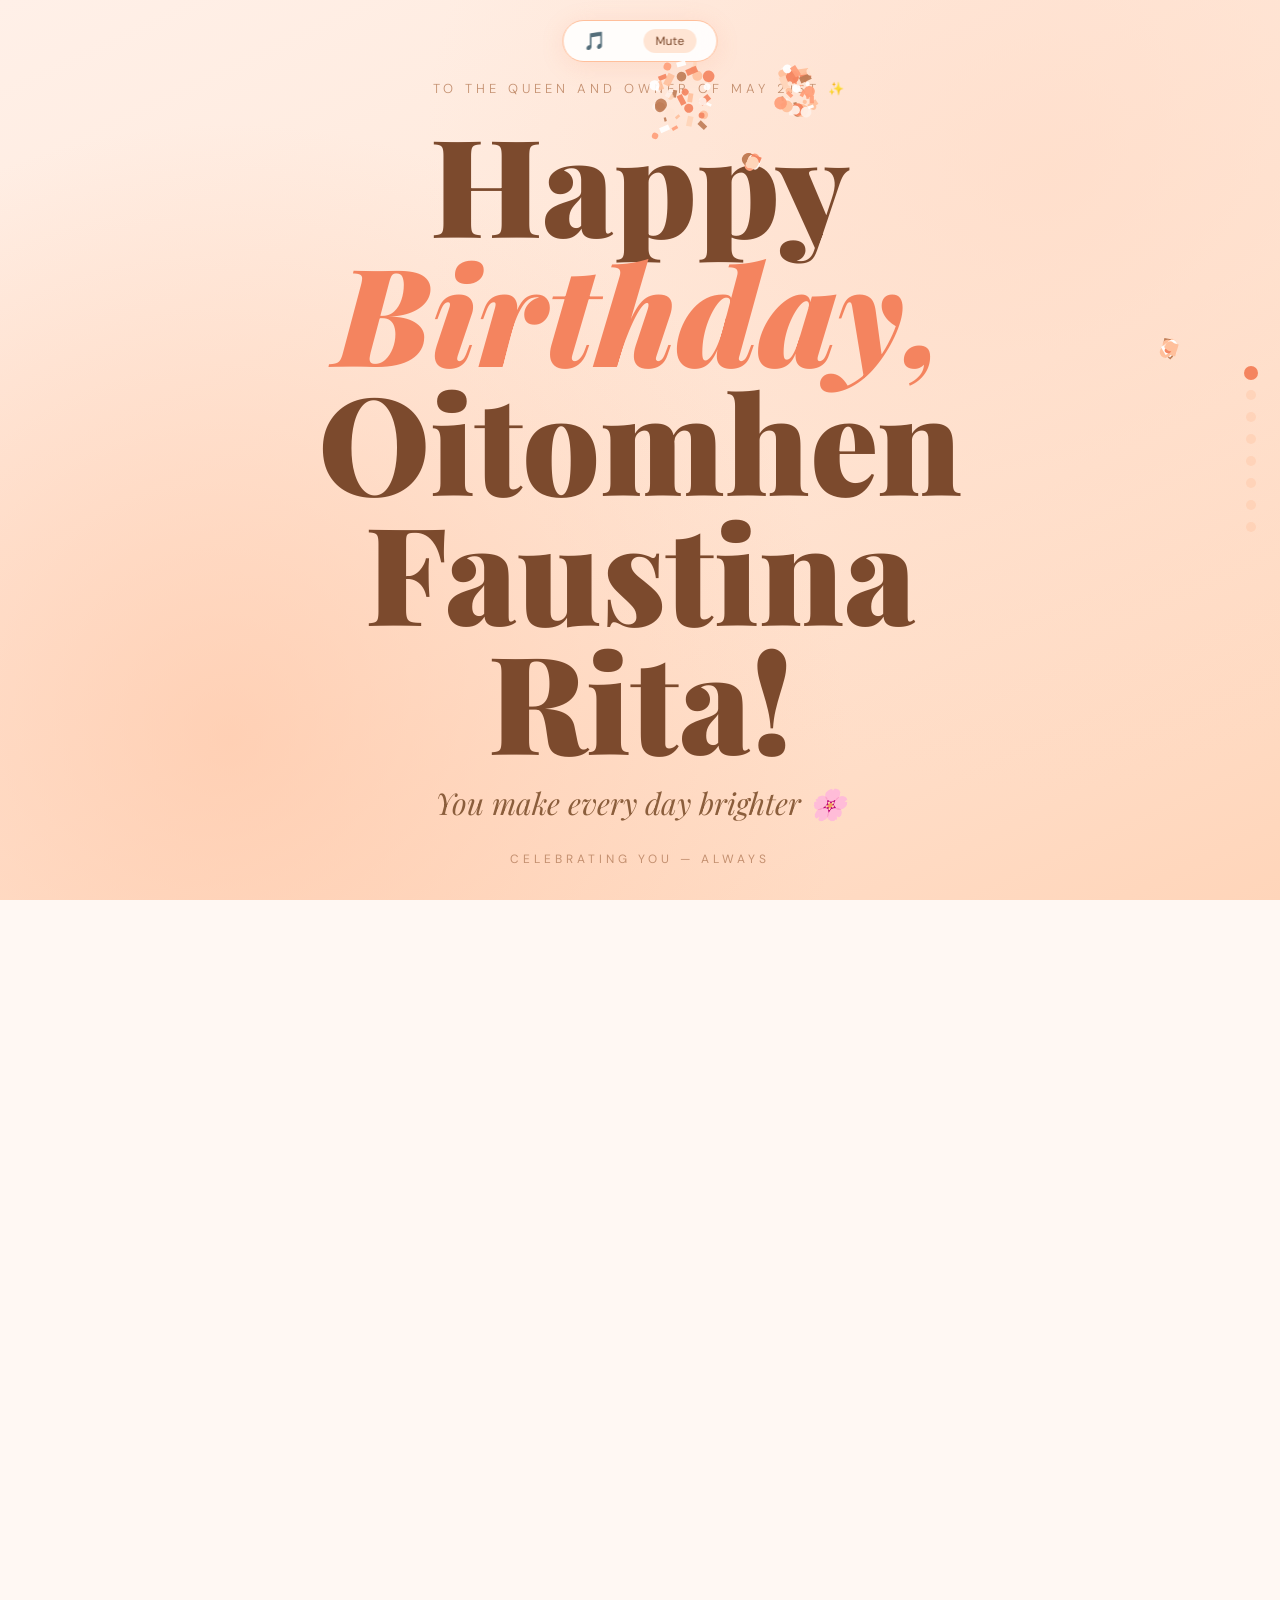
==== birthday.html @ 57bb7db0 "changes" ====
<!DOCTYPE html>
<html lang="en">
<head>
  <meta charset="UTF-8"/>
  <meta name="viewport" content="width=device-width, initial-scale=1.0"/>
  <title>Happy Birthday, Faustina! 🎂</title>
  <link rel="icon" href="data:image/svg+xml,<svg xmlns='http://www.w3.org/2000/svg' viewBox='0 0 100 100'><text y='.9em' font-size='90'>🎂</text></svg>"/>
  <link href="https://fonts.googleapis.com/css2?family=Playfair+Display:ital,wght@0,400;0,700;0,900;1,400;1,700&family=DM+Sans:wght@300;400;500&display=swap" rel="stylesheet"/>
  <link rel="stylesheet" href="style.css"/>
</head>
<body>

<!-- ── AUDIO ── -->
<audio id="bg-music" loop autoplay>
  <source src="./American Authors - Best Day Of My Life.mp3" type="audio/mpeg"/>
</audio>

<!-- ── CONFETTI CANVAS ── -->
<canvas id="confetti-canvas"></canvas>

<!-- ── MUSIC BAR ── -->
<div id="music-bar">
  <span id="music-icon">🎵</span>
  <div class="music-bars">
    <span></span><span></span><span></span><span></span>
  </div>
  <button id="mute-btn" onclick="toggleMute()">Mute</button>
</div>

<!-- ── NAV DOTS ── -->
<nav id="nav-dots" aria-label="Section navigation">
  <button class="dot active" onclick="scrollToSection('#hero')"     title="Hero"></button>
  <button class="dot"        onclick="scrollToSection('#message')"  title="Message"></button>
  <button class="dot"        onclick="scrollToSection('#gallery')"  title="Gallery"></button>
  <button class="dot"        onclick="scrollToSection('#funfacts')" title="Reasons"></button>
  <button class="dot"        onclick="scrollToSection('#surprise')" title="Surprise"></button>
  <button class="dot"        onclick="scrollToSection('#wishes')"   title="Wishes"></button>
  <button class="dot"        onclick="scrollToSection('#timeline')" title="Timeline"></button>
  <button class="dot"        onclick="scrollToSection('#finale')"   title="Finale"></button>
</nav>


<!-- ══════════════════════════════════════════════════
     1. HERO
     ══════════════════════════════════════════════════ -->
<section id="hero">
  <div class="petal" style="left:6%;animation-duration:9s;animation-delay:0s">🌸</div>
  <div class="petal" style="left:20%;animation-duration:12s;animation-delay:2s">🌺</div>
  <div class="petal" style="left:36%;animation-duration:10s;animation-delay:4s">🌸</div>
  <div class="petal" style="left:54%;animation-duration:13s;animation-delay:1s">🌼</div>
  <div class="petal" style="left:70%;animation-duration:11s;animation-delay:3.5s">🌸</div>
  <div class="petal" style="left:86%;animation-duration:9.5s;animation-delay:5s">🌺</div>

  <div class="hero-inner">
    <p  class="hero-eyebrow anim"  style="--delay:0.2s">To the Queen and owner of May 21ST ✨</p>
    <h1 class="hero-name    anim"  style="--delay:0.45s">Happy<br><em>Birthday,</em><br>Oitomhen<br>Faustina<br>Rita!</h1>
    <p  class="hero-sub     anim"  style="--delay:0.7s">You make every day brighter 🌸</p>
    <p  class="hero-date    anim"  style="--delay:0.95s">Celebrating you — always</p>
  </div>
  <p class="scroll-hint">↓ scroll to explore ↓</p>
</section>


<!-- ══════════════════════════════════════════════════
     2. PERSONAL MESSAGE
     ══════════════════════════════════════════════════ -->
<section id="message">
  <div class="message-card anim-scale" style="--delay:0.15s">
    <span class="tag">A note for you</span>
    <p id="typewriter-text"></p>
    <p class="message-sig" id="typewriter-sig"></p>
  </div>
</section>


<!-- ══════════════════════════════════════════════════
     3. GALLERY
     ══════════════════════════════════════════════════ -->
<section id="gallery">
  <h2 class="section-title anim"  style="--delay:0.1s">Favourite Moments</h2>
  <p  class="section-sub   anim"  style="--delay:0.25s">memories that live forever</p>
  <div class="gallery-grid">
    <div class="gallery-item anim" style="--delay:0.2s">
      <div class="gallery-ph"><span>📸</span><p>Favourite photo here</p></div>
      <div class="gallery-caption">Caption goes here</div>
    </div>
    <div class="gallery-item anim" style="--delay:0.3s">
      <div class="gallery-ph"><span>🌅</span><p>A beautiful memory</p></div>
      <div class="gallery-caption">Caption goes here</div>
    </div>
    <div class="gallery-item anim" style="--delay:0.4s">
      <div class="gallery-ph"><span>🎉</span><p>Party vibes only</p></div>
      <div class="gallery-caption">Caption goes here</div>
    </div>
    <div class="gallery-item anim" style="--delay:0.5s">
      <div class="gallery-ph"><span>☕</span><p>Moments</p></div>
      <div class="gallery-caption">Caption goes here</div>
    </div>
    <div class="gallery-item anim" style="--delay:0.6s">
      <div class="gallery-ph"><span>🌸</span><p>Adventures</p></div>
      <div class="gallery-caption">Caption goes here</div>
    </div>
    <div class="gallery-item anim" style="--delay:0.7s">
      <div class="gallery-ph"><span>🌊</span><p>Memories</p></div>
      <div class="gallery-caption">Caption goes here</div>
    </div>
  </div>
</section>


<!-- ══════════════════════════════════════════════════
     4. REASONS WE LOVE FAUSTINA
     ══════════════════════════════════════════════════ -->
<section id="funfacts">
  <h2 class="section-title anim"  style="--delay:0.1s">Reasons we love Faustina</h2>
  <p  class="section-sub   anim"  style="--delay:0.22s">just a few of many</p>

  <div class="reasons-list">
    <div class="reason-row">
      <div class="reason-photo anim-left" style="--delay:0.25s">
        <img src="./images/faustinaLaughing.jpg" alt="A picture of Faustina laughing.">
      </div>
      <div class="reason-text anim-right" style="--delay:0.35s">
        <div class="reason-num">01</div>
        <div class="reason-emoji">😂</div>
        <div class="reason-title">Your laugh is a whole vibe</div>
        <div class="reason-desc">One genuine Faustina laugh and suddenly everyone's laughing. Your laugh is contagious and it's medicine for the soul.</div>
      </div>
    </div>

    <div class="reason-row flip">
      <div class="reason-photo anim-right" style="--delay:0.25s; aspect-ratio: unset; height: auto;">
        <img src="./images/faustinaShowUp.jpg" alt="A picture of Faustina showing up">
      </div>
      <div class="reason-text anim-left" style="--delay:0.35s">
        <div class="reason-num">02</div>
        <div class="reason-emoji">💛</div>
        <div class="reason-title">You always show up</div>
        <div class="reason-desc">Without fail — for the hard days, the celebrations, and everything in between. The real ride or die.</div>
      </div>
    </div>

    <div class="reason-row">
      <div class="reason-photo anim-left" style="--delay:0.25s">
        <img src="./images/faustinaMerlin.jpg" alt="A picture of Faustina performing her magic.">
      </div>
      <div class="reason-text anim-right" style="--delay:0.35s">
        <div class="reason-num">03</div>
        <div class="reason-emoji">✨</div>
        <div class="reason-title">You makes everything better</div>
        <div class="reason-desc">The original Merlin herself. You know how to work your magic and bring out the best in whatever you do.</div>
      </div>
    </div>

    <div class="reason-row flip">
      <div class="reason-photo anim-right" style="--delay:0.25s aspect-ratio: unset; height: 100%;">
        <img src="./images/warriorFaustina.jpg" alt="A picture of Faustina about to go full warrior mode">
      </div>
      <div class="reason-text anim-left" style="--delay:0.35s">
        <div class="reason-num">04</div>
        <div class="reason-emoji">🌸</div>
        <div class="reason-title">You are a warrior</div>
        <div class="reason-desc">You meet every challenge head on and without hesitation. And your strength? It fills the room and inspires those around you showing us what it means to never back down even when the odds seems like they are against us.</div>
      </div>
    </div>

    <div class="reason-row">
      <div class="reason-photo anim-left" style="--delay:0.25s; aspect-ratio: unset; height: auto;">
        <img src="./images/fearlessFaustina.jpg" alt="A picture of Faustina.">
      </div>
      <div class="reason-text anim-right" style="--delay:0.35s">
        <div class="reason-num">05</div>
        <div class="reason-emoji">🔥</div>
        <div class="reason-title">Absolutely fearless</div>
        <div class="reason-desc">She chases her dreams louder than anyone's doubt. Watching her go after what she wants is genuinely inspiring and she kicks ass.</div>
      </div>
    </div>

    <div class="reason-row flip">
      <div class="reason-photo anim-right" style="--delay:0.25s; aspect-ratio: unset; height: auto;">
        <img src="./images/iconicFaustina.jpg" alt="A picture of Faustina being iconic">
      </div>
      <div class="reason-text anim-left" style="--delay:0.35s">
        <div class="reason-num">06</div>
        <div class="reason-emoji">🎯</div>
        <div class="reason-title">Effortlessly iconic</div>
        <div class="reason-desc">Whether dressed up or barely awake, Faustina walks in and owns the room. Every. Single. Time.</div>
      </div>
    </div>
  </div>
</section>


<!-- ══════════════════════════════════════════════════
     5. INTERACTIVE SURPRISE
     ══════════════════════════════════════════════════ -->
<section id="surprise">
  <h2 class="section-title anim" style="--delay:0.1s">A little surprise 🎁</h2>
  <p  class="section-sub   anim" style="--delay:0.22s">scratch the card to reveal your message</p>
  <div id="scratch-area" class="anim-scale" style="--delay:0.35s">
    <canvas id="scratch-canvas"></canvas>
    <div id="scratch-reveal">
      <div class="reveal-emoji">🌸</div>
      <div class="reveal-msg">"The best is yet to come — and it has your name written all over it, Faustina."</div>
    </div>
  </div>
  <p id="scratch-hint" class="anim" style="--delay:0.5s">✦ scratch away ✦</p>
</section>


<!-- ══════════════════════════════════════════════════
     6. FRIENDS' WISHES
     ══════════════════════════════════════════════════ -->
<section id="wishes">
  <h2 class="section-title anim" style="--delay:0.1s">Everyone loves you 💌</h2>
  <p  class="section-sub   anim" style="--delay:0.22s">wishes from your people</p>
  <div class="wishes-grid">
    <div class="wish-card anim" style="--delay:0.2s">
      <div class="wish-avatar">J</div><div class="wish-name">John</div>
      <div class="wish-text">Lorem ipsum dolor sit amet, consectetur adipisicing elit. Incidunt, quia quos similique neque dolor enim suscipit, nostrum nesciunt illo fugiat vero aut doloribus hic dolore facilis maiores sapiente eveniet maxime.</div>
    </div>
    <div class="wish-card anim" style="--delay:0.3s">
      <div class="wish-avatar">J</div><div class="wish-name">Jane</div>
      <div class="wish-text">Lorem ipsum dolor sit amet consectetur, adipisicing elit. Laudantium, laboriosam molestiae qui aliquid quos sequi est iusto odio, at ipsa inventore aperiam aspernatur nam doloribus delectus, quibusdam perspiciatis tempora voluptates!</div>
    </div>
    <div class="wish-card anim" style="--delay:0.4s">
      <div class="wish-avatar">A</div><div class="wish-name">Amanda</div>
      <div class="wish-text">Lorem ipsum dolor sit amet consectetur adipisicing elit. Harum blanditiis doloremque fugiat aut saepe aliquam dicta, quae praesentium dignissimos enim soluta debitis amet numquam delectus omnis libero temporibus reprehenderit. Voluptas?</div>
    </div>
    <div class="wish-card anim" style="--delay:0.5s">
      <div class="wish-avatar">M</div><div class="wish-name">Mary</div>
      <div class="wish-text">Lorem ipsum, dolor sit amet consectetur adipisicing elit. Vitae, quae. Vitae dolorum excepturi aspernatur cupiditate, ratione porro earum voluptatibus consequuntur repudiandae facere accusamus est sit eaque odit. Fuga, enim facilis.</div>
    </div>
    <div class="wish-card anim" style="--delay:0.6s">
      <div class="wish-avatar">F</div><div class="wish-name">Friend</div>
      <div class="wish-text">Lorem ipsum dolor sit amet, consectetur adipisicing elit. Ea, numquam impedit! Praesentium aut cum temporibus odit incidunt, fuga quia molestiae nobis dolore voluptatum facere amet consequuntur enim tenetur laudantium hic.</div>
    </div>
    <div class="wish-card anim" style="--delay:0.7s">
      <div class="wish-avatar">B</div><div class="wish-name">Bright</div>
      <div class="wish-text">Lorem ipsum dolor sit amet consectetur adipisicing elit. Totam eligendi excepturi itaque deserunt, nobis impedit perspiciatis voluptate tenetur officia ex molestiae quisquam laboriosam laudantium. Dolor libero inventore magnam adipisci facilis?</div>
    </div>
  </div>
</section>


<!-- ══════════════════════════════════════════════════
     7. TIMELINE
     ══════════════════════════════════════════════════ -->
<section id="timeline">
  <h2 class="section-title anim" style="--delay:0.1s">The Faustina story</h2>
  <p  class="section-sub   anim" style="--delay:0.22s">milestones worth celebrating</p>
  <div class="timeline-wrap">
    <div class="tl-item">
      <div class="tl-dot"></div>
      <div class="tl-photo anim-left" style="--delay:0.15s; aspect-ratio: unset; height: auto;">
        <img src="./images/babyFaustina.jpg" alt="A picture of Faustina as a child.">
      </div>
      <div class="tl-content anim-right" style="--delay:0.25s">
        <div class="tl-year">May 21st - The very beginning</div>
        <div class="tl-title">The world got brighter</div>
        <div class="tl-desc">On this very day, Faustina arrived and although they didn't know it yet, everything changed for everyone lucky enough to know her.</div>
      </div>
    </div>
    <div class="tl-item">
      <div class="tl-dot"></div>
      <div class="tl-photo anim-right" style="--delay:0.3s">
        <img src="./images/schoolFaustina.jpg" alt="A picture of Faustina in School">
      </div>
      <div class="tl-content anim-left" style="--delay:0.4s">
        <div class="tl-year">School days</div>
        <div class="tl-title">Classroom legend</div>
        <div class="tl-desc">Lorem ipsum dolor sit amet, consectetur adipisicing elit. Eius quisquam soluta tenetur quia suscipi</div>
      </div>
    </div>
    <div class="tl-item">
      <div class="tl-dot"></div>
      <div class="tl-photo anim-left" style="--delay:0.45s">
        <div class="tl-photo-ph"><span>🌍</span><p>Adventure photo here</p></div>
      </div>
      <div class="tl-content anim-right" style="--delay:0.55s">
        <div class="tl-year">A big adventure</div>
        <div class="tl-title">She went and did it</div>
        <div class="tl-desc">That moment when she took a leap of faith and showed everyone what she was truly made of.</div>
      </div>
    </div>
    <div class="tl-item">
      <div class="tl-dot"></div>
      <div class="tl-photo anim-right" style="--delay:0.6s">
        <div class="tl-photo-ph"><span>💪</span><p>Glow up era photo here</p></div>
      </div>
      <div class="tl-content anim-left" style="--delay:0.7s">
        <div class="tl-year">Glow up era</div>
        <div class="tl-title">Levelled up, unstoppable</div>
        <div class="tl-desc">She came into her own — fully, boldly, unapologetically. The world had no idea what was coming.</div>
      </div>
    </div>
    <div class="tl-item">
      <div class="tl-dot"></div>
      <div class="tl-photo anim-left" style="--delay:0.75s">
        <img src="./images/bestFaustina.jpg" alt="A ">
      </div>
      <div class="tl-content anim-right" style="--delay:0.85s">
        <div class="tl-year">Today</div>
        <div class="tl-title">The best chapter yet</div>
        <div class="tl-desc">Right here, right now — You are celebrated, loved, and ready for everything this new year brings.</div>
      </div>
    </div>
  </div>
</section>


<!-- ══════════════════════════════════════════════════
     8. FINALE
     ══════════════════════════════════════════════════ -->
<section id="finale">
  <div class="finale-inner">
    <p   class="finale-small anim" style="--delay:0.1s">with all the love in the world</p>
    <h2  class="finale-name  anim" style="--delay:0.28s">Happy<br><em>Birthday,</em><br>Faustina.</h2>
    <p   class="finale-msg   anim" style="--delay:0.5s">
      May this year be full of joy that catches you off guard, love that overwhelms you,
      and moments so good they make your heart feel like it might burst.
      You deserve every single bit of it.
    </p>
    <button class="finale-btn anim" style="--delay:0.7s" onclick="bigConfetti()">🎉 Celebrate again!</button>
  </div>
</section>

<script src="script.js"></script>
</body>
</html>
---- style.css ----
/* ═══════════════════════════════════════════
   FAUSTINA BIRTHDAY — style.css
   ═══════════════════════════════════════════ */

/* ── TOKENS ── */
:root {
  --peach:        #FFBF9B;
  --peach-light:  #FFE5D4;
  --peach-deep:   #F4845F;
  --peach-blush:  #FFF0E8;
  --cream:        #FFF8F3;
  --brown:        #7C4A2D;
  --brown-light:  #C07D56;
  --text-dark:    #3D1F0A;
  --text-mid:     #8B5E3C;
  --text-soft:    #C49070;
  --white:        #FFFFFF;
  --transition:   0.75s cubic-bezier(0.4, 0, 0.2, 1);
}

/* ── RESET ── */
*, *::before, *::after { margin: 0; padding: 0; box-sizing: border-box; }

/* ── SNAP SCROLL CONTAINER ── */
html {
  height: 100%;
  overflow: hidden;
}

body {
  font-family: 'DM Sans', sans-serif;
  background: var(--cream);
  color: var(--text-dark);
  overflow-x: hidden;
  overflow-y: scroll;
  height: 100%;
  scroll-snap-type: y mandatory;
  scroll-behavior: smooth;
  cursor: url("data:image/svg+xml,%3Csvg xmlns='http://www.w3.org/2000/svg' width='24' height='24' viewBox='0 0 24 24'%3E%3Ctext y='20' font-size='20'%3E🌸%3C/text%3E%3C/svg%3E") 12 12, auto;
}

/* ── FULLSCREEN SNAP SECTIONS ── */
section {
  scroll-snap-align: start;
  scroll-snap-stop: always;
  min-height: 100vh;
  width: 100%;
  position: relative;
  overflow: hidden;
  display: flex;
  flex-direction: column;
  align-items: center;
  justify-content: center;
}

/* Tall content sections — grow naturally, don't clip content */
#funfacts,
#timeline,
#wishes {
  overflow: visible;
  height: auto;
  justify-content: flex-start;
  padding-top: 100px;
  padding-bottom: 100px;
}

/* ── SECTION FADE-IN ENGINE ──
   Every section starts invisible.
   JS adds .is-active when it snaps into view,
   triggering child animations via --delay. */
section { opacity: 0; transition: opacity var(--transition); }
section.is-active { opacity: 1; }

/* Children animate in with staggered delays */
.anim {
  opacity: 0;
  transform: translateY(28px);
  transition: opacity 0.7s ease, transform 0.7s ease;
  transition-delay: var(--delay, 0s);
}
section.is-active .anim { opacity: 1; transform: translateY(0); }

.anim-left {
  opacity: 0;
  transform: translateX(-36px);
  transition: opacity 0.7s ease, transform 0.7s ease;
  transition-delay: var(--delay, 0s);
}
section.is-active .anim-left { opacity: 1; transform: translateX(0); }

.anim-right {
  opacity: 0;
  transform: translateX(36px);
  transition: opacity 0.7s ease, transform 0.7s ease;
  transition-delay: var(--delay, 0s);
}
section.is-active .anim-right { opacity: 1; transform: translateX(0); }

.anim-scale {
  opacity: 0;
  transform: scale(0.92);
  transition: opacity 0.7s ease, transform 0.7s ease;
  transition-delay: var(--delay, 0s);
}
section.is-active .anim-scale { opacity: 1; transform: scale(1); }

/* ── CONFETTI CANVAS ── */
#confetti-canvas {
  position: fixed; top: 0; left: 0;
  width: 100%; height: 100%;
  pointer-events: none; z-index: 999;
}

/* ── MUSIC BAR ── */
#music-bar {
  position: fixed; top: 20px; left: 50%; transform: translateX(-50%);
  z-index: 500;
  background: rgba(255,255,255,0.88);
  backdrop-filter: blur(14px);
  border: 1px solid var(--peach);
  border-radius: 50px;
  padding: 8px 20px;
  display: flex; align-items: center; gap: 10px;
  font-size: 13px; color: var(--brown);
  box-shadow: 0 4px 24px rgba(244,132,95,0.15);
  white-space: nowrap;
}
#music-icon { font-size: 18px; animation: spin 3s linear infinite; }
@keyframes spin { to { transform: rotate(360deg); } }

.music-bars { display: flex; align-items: flex-end; gap: 2px; height: 16px; }
.music-bars span {
  width: 3px; background: var(--peach-deep); border-radius: 2px;
  animation: bounce 0.8s ease-in-out infinite alternate;
}
.music-bars span:nth-child(2) { animation-delay: .2s; }
.music-bars span:nth-child(3) { animation-delay: .4s; }
.music-bars span:nth-child(4) { animation-delay: .1s; }
@keyframes bounce { from { height: 4px; } to { height: 14px; } }

#mute-btn {
  background: var(--peach-light); border: none; border-radius: 50px;
  padding: 4px 12px; font-size: 12px; color: var(--brown);
  cursor: pointer; transition: background .2s; font-family: 'DM Sans', sans-serif;
}
#mute-btn:hover { background: var(--peach); }

/* ── NAV DOTS ── */
#nav-dots {
  position: fixed; right: 24px; top: 50%; transform: translateY(-50%);
  z-index: 400; display: flex; flex-direction: column; gap: 12px;
}
.dot {
  width: 10px; height: 10px; border-radius: 50%;
  background: var(--peach); opacity: 0.35;
  cursor: pointer; transition: opacity .3s, transform .3s;
  border: none;
}
.dot.active, .dot:hover { opacity: 1; transform: scale(1.4); background: var(--peach-deep); }

/* ── SHARED TYPOGRAPHY ── */
.section-title {
  font-family: 'Playfair Display', serif;
  font-size: clamp(36px, 5vw, 60px);
  font-weight: 700; color: var(--brown);
  text-align: center; margin-bottom: 12px;
  line-height: 1.15;
}
.section-sub {
  text-align: center; color: var(--text-soft);
  font-size: 13px; letter-spacing: 3px;
  text-transform: uppercase; margin-bottom: 56px;
}
.tag {
  display: inline-block; background: var(--peach-light); color: var(--brown);
  font-size: 11px; letter-spacing: 2px; text-transform: uppercase;
  padding: 6px 16px; border-radius: 50px; margin-bottom: 24px;
}

/* ═══════════════════════════
   1. HERO
   ═══════════════════════════ */
#hero {
  background: linear-gradient(155deg, var(--peach-blush) 0%, var(--peach-light) 55%, #FFD4B8 100%);
  text-align: center; padding: 80px 24px;
}
#hero::before {
  content: '';
  position: absolute; inset: 0;
  background:
    radial-gradient(circle at 18% 78%, rgba(255,191,155,0.55) 0%, transparent 48%),
    radial-gradient(circle at 82% 18%, rgba(255,213,190,0.45) 0%, transparent 48%);
}
.hero-inner { position: relative; z-index: 1; }

.hero-eyebrow {
  font-size: 13px; letter-spacing: 4px; text-transform: uppercase;
  color: var(--text-soft); font-weight: 300; margin-bottom: 20px;
}
.hero-name {
  font-family: 'Playfair Display', serif;
  font-size: clamp(68px, 13vw, 136px);
  font-weight: 900; color: var(--brown); line-height: 0.95;
}
.hero-name em { font-style: italic; color: var(--peach-deep); }
.hero-sub {
  font-family: 'Playfair Display', serif; font-style: italic;
  font-size: clamp(18px, 2.8vw, 30px);
  color: var(--text-mid); margin-top: 20px;
}
.hero-date {
  margin-top: 28px; font-size: 12px; letter-spacing: 4px;
  text-transform: uppercase; color: var(--text-soft);
}
.scroll-hint {
  position: absolute; bottom: 28px; left: 50%; transform: translateX(-50%);
  font-size: 11px; letter-spacing: 3px; text-transform: uppercase;
  color: var(--text-soft); animation: floatHint 2.2s ease-in-out infinite;
}
@keyframes floatHint {
  0%,100% { transform: translateX(-50%) translateY(0); }
  50%      { transform: translateX(-50%) translateY(-8px); }
}
/* Falling petals */
.petal {
  position: absolute; font-size: 22px; opacity: 0;
  animation: petalFall linear infinite; pointer-events: none;
}
@keyframes petalFall {
  0%   { opacity: 0; transform: translateY(-20px) rotate(0deg); }
  8%   { opacity: 1; }
  92%  { opacity: 1; }
  100% { opacity: 0; transform: translateY(102vh) rotate(380deg); }
}

/* ═══════════════════════════
   2. PERSONAL MESSAGE
   ═══════════════════════════ */
#message { background: var(--white); padding: 80px 24px; overflow: visible; }

/* Blinking cursor shown while typing */
.typing-cursor::after {
  content: '|';
  display: inline-block;
  color: var(--peach-deep);
  font-style: normal;
  animation: blink 0.7s step-end infinite;
  margin-left: 1px;
}
@keyframes blink {
  0%, 100% { opacity: 1; }
  50%       { opacity: 0; }
}
.message-card {
  max-width: 720px; width: 100%;
  background: var(--cream); border-radius: 24px;
  padding: 64px; position: relative;
  border: 1px solid var(--peach-light);
  box-shadow: 0 24px 80px rgba(244,132,95,0.07);
}
.message-card::before {
  content: '\201C';
  position: absolute; top: 20px; left: 36px;
  font-family: 'Playfair Display', serif; font-size: 120px;
  color: var(--peach-light); line-height: 1; z-index: 0;
  pointer-events: none;
}
.message-card .tag {
  position: relative; z-index: 2;
}
.message-card p {
  position: relative; z-index: 1;
  font-family: 'Playfair Display', serif; font-size: 19px;
  line-height: 1.95; color: var(--text-dark); font-style: italic;
}
.message-sig {
  margin-top: 32px; text-align: right; font-size: 14px;
  color: var(--text-soft); position: relative; z-index: 1;
}

/* ═══════════════════════════
   3. GALLERY
   ═══════════════════════════ */
#gallery { background: var(--peach-blush); padding: 80px 40px; }
.gallery-grid {
  display: grid;
  grid-template-columns: repeat(auto-fit, minmax(200px, 1fr));
  gap: 16px; max-width: 1100px; width: 100%;
}
.gallery-item {
  aspect-ratio: 1; border-radius: 16px; overflow: hidden;
  background: var(--peach-light); position: relative; cursor: pointer;
  transition: transform .35s ease, box-shadow .35s ease;
}
.gallery-item:nth-child(3n+2) { aspect-ratio: 0.78; }
.gallery-item:hover { transform: scale(1.04) rotate(0.8deg); box-shadow: 0 16px 48px rgba(124,74,45,0.14); }
.gallery-ph {
  width: 100%; height: 100%; display: flex; flex-direction: column;
  align-items: center; justify-content: center; gap: 8px;
  background: linear-gradient(135deg, var(--peach-light), #FFD4B8);
}
.gallery-ph span { font-size: 34px; }
.gallery-ph p { font-size: 11px; color: var(--text-soft); text-align: center; padding: 0 12px; }
.gallery-caption {
  position: absolute; bottom: 0; left: 0; right: 0;
  background: linear-gradient(transparent, rgba(124,74,45,0.6));
  padding: 24px 12px 12px; color: white; font-size: 13px;
  font-style: italic; opacity: 0; transition: opacity .3s;
}
.gallery-item:hover .gallery-caption { opacity: 1; }

/* ═══════════════════════════
   4. REASONS WE LOVE FAUSTINA
   ═══════════════════════════ */
#funfacts { background: var(--white); padding-left: 40px; padding-right: 40px; }

.reasons-list { max-width: 1000px; width: 100%; display: flex; flex-direction: column; gap: 56px; }

.reason-row {
  display: grid;
  grid-template-columns: 1fr 1fr;
  gap: 48px;
  align-items: center;
}
.reason-row.flip { direction: rtl; }
.reason-row.flip > * { direction: ltr; }

/* Photo side */
.reason-photo {
  width: 100%; aspect-ratio: 5/4;
  border-radius: 20px; overflow: hidden;
  border: 3px solid var(--peach-light);
  box-shadow: 0 12px 40px rgba(244,132,95,0.12);
  background: var(--peach-blush);
  transition: transform .35s ease, box-shadow .35s ease;
}
.reason-photo:hover { transform: scale(1.02) rotate(-0.4deg); box-shadow: 0 20px 56px rgba(244,132,95,0.2); }
.reason-photo img { width: 100%; height: 100%; object-fit: cover; display: block; }
.reason-photo-ph {
  width: 100%; height: 100%;
  display: flex; flex-direction: column;
  align-items: center; justify-content: center; gap: 10px; padding: 20px;
  background: linear-gradient(135deg, var(--peach-light), #FFD4B8);
}
.reason-photo-ph span { font-size: 44px; }
.reason-photo-ph p {
  font-size: 11px; color: var(--text-soft);
  text-align: center; letter-spacing: 1px; text-transform: uppercase;
}

/* Text side */
.reason-text { padding: 8px 0; }
.reason-num {
  font-family: 'Playfair Display', serif; font-size: 72px; font-weight: 900;
  color: var(--peach-light); line-height: 1; margin-bottom: 4px;
}
.reason-emoji { font-size: 28px; margin-bottom: 12px; }
.reason-title {
  font-family: 'Playfair Display', serif; font-size: 26px;
  color: var(--brown); margin-bottom: 12px; line-height: 1.3;
}
.reason-desc { font-size: 15px; color: var(--text-mid); line-height: 1.85; }

@media (max-width: 680px) {
  .reason-row, .reason-row.flip { grid-template-columns: 1fr; direction: ltr; gap: 24px; }
}

/* ═══════════════════════════
   5. INTERACTIVE SURPRISE
   ═══════════════════════════ */
#surprise {
  background: linear-gradient(155deg, #FFD4B8 0%, var(--peach) 55%, #F4845F 100%);
  text-align: center; padding: 80px 24px;
}
#surprise .section-title { color: var(--white); }
#surprise .section-sub   { color: rgba(255,255,255,0.7); }

#scratch-area {
  width: 320px; height: 200px; border-radius: 20px;
  position: relative; cursor: crosshair; margin: 0 auto 28px;
  box-shadow: 0 16px 48px rgba(124,74,45,0.22);
  touch-action: none;
}
#scratch-canvas { position: absolute; inset: 0; border-radius: 20px; z-index: 2; }
#scratch-reveal {
  position: absolute; inset: 0; border-radius: 20px; z-index: 1;
  background: var(--cream);
  display: flex; flex-direction: column;
  align-items: center; justify-content: center; gap: 8px; padding: 24px;
}
#scratch-reveal .reveal-emoji { font-size: 40px; }
#scratch-reveal .reveal-msg {
  font-family: 'Playfair Display', serif; font-style: italic;
  font-size: 19px; color: var(--brown); line-height: 1.5;
}
#scratch-hint {
  font-size: 12px; color: rgba(255,255,255,0.85);
  letter-spacing: 2px; text-transform: uppercase;
}

/* ═══════════════════════════
   6. FRIENDS' WISHES
   ═══════════════════════════ */
#wishes { background: var(--peach-blush); padding-left: 40px; padding-right: 40px; }

.wishes-grid {
  display: grid; grid-template-columns: repeat(auto-fit, minmax(260px, 1fr));
  gap: 20px; max-width: 1100px; width: 100%; margin-bottom: 48px;
}
.wish-card {
  background: var(--white); border-radius: 20px; padding: 32px;
  border: 1px solid var(--peach-light); transition: transform .3s;
}
.wish-card:hover { transform: translateY(-4px); }
.wish-avatar {
  width: 46px; height: 46px; border-radius: 50%;
  background: var(--peach); display: flex; align-items: center;
  justify-content: center; font-size: 18px; font-weight: 600;
  color: var(--brown); margin-bottom: 14px;
}
.wish-name { font-weight: 500; color: var(--brown); font-size: 14px; margin-bottom: 8px; }
.wish-text {
  font-family: 'Playfair Display', serif; font-style: italic;
  font-size: 15px; color: var(--text-mid); line-height: 1.75;
}



/* ═══════════════════════════
   7. TIMELINE (with photos)
   ═══════════════════════════ */
#timeline { background: var(--white); padding-left: 40px; padding-right: 40px; }

.timeline-wrap {
  max-width: 960px; width: 100%; position: relative;
}
.timeline-wrap::before {
  content: ''; position: absolute; left: 50%; top: 0; bottom: 0;
  width: 2px; background: var(--peach-light); transform: translateX(-50%);
}

.tl-item {
  display: flex; align-items: center;
  margin-bottom: 72px; position: relative;
}
.tl-item:nth-child(odd)  { flex-direction: row; }
.tl-item:nth-child(even) { flex-direction: row-reverse; }

.tl-photo {
  width: calc(50% - 48px); flex-shrink: 0;
  border-radius: 20px; overflow: hidden; aspect-ratio: 4/3;
  border: 3px solid var(--peach-light);
  box-shadow: 0 12px 40px rgba(244,132,95,0.12);
  background: var(--peach-blush);
  transition: transform .35s ease, box-shadow .35s ease;
}
.tl-item:nth-child(odd)  .tl-photo { margin-right: auto; }
.tl-item:nth-child(even) .tl-photo { margin-left: auto; }
.tl-photo:hover { transform: scale(1.02) rotate(-0.5deg); box-shadow: 0 20px 56px rgba(244,132,95,0.2); }
.tl-photo img { width: 100%; height: 100%; object-fit: cover; display: block; }
.tl-photo-ph {
  width: 100%; height: 100%;
  display: flex; flex-direction: column;
  align-items: center; justify-content: center; gap: 10px; padding: 20px;
  background: linear-gradient(135deg, var(--peach-light), #FFD4B8);
}
.tl-photo-ph span { font-size: 40px; }
.tl-photo-ph p {
  font-size: 11px; color: var(--text-soft);
  text-align: center; letter-spacing: 1px; text-transform: uppercase;
}

.tl-content {
  width: calc(50% - 48px); flex-shrink: 0;
  background: var(--cream); border-radius: 16px;
  padding: 32px; border: 1px solid var(--peach-light);
}
.tl-item:nth-child(odd)  .tl-content { margin-left: auto; }
.tl-item:nth-child(even) .tl-content { margin-right: auto; }

.tl-dot {
  position: absolute; left: 50%; top: 50%;
  transform: translate(-50%, -50%);
  width: 22px; height: 22px; border-radius: 50%;
  background: var(--peach-deep); border: 4px solid var(--white);
  box-shadow: 0 0 0 3px var(--peach-light); z-index: 1;
}
.tl-year {
  font-size: 11px; letter-spacing: 3px; text-transform: uppercase;
  color: var(--peach-deep); margin-bottom: 8px; font-weight: 500;
}
.tl-title {
  font-family: 'Playfair Display', serif; font-size: 22px;
  color: var(--brown); margin-bottom: 10px; line-height: 1.3;
}
.tl-desc { font-size: 14px; color: var(--text-mid); line-height: 1.8; }

/* timeline stagger — each item gets its own delay via nth-child */
#timeline.is-active .tl-item:nth-child(1) .anim-left,
#timeline.is-active .tl-item:nth-child(1) .anim-right { transition-delay: 0.1s; }
#timeline.is-active .tl-item:nth-child(2) .anim-left,
#timeline.is-active .tl-item:nth-child(2) .anim-right { transition-delay: 0.25s; }
#timeline.is-active .tl-item:nth-child(3) .anim-left,
#timeline.is-active .tl-item:nth-child(3) .anim-right { transition-delay: 0.4s; }
#timeline.is-active .tl-item:nth-child(4) .anim-left,
#timeline.is-active .tl-item:nth-child(4) .anim-right { transition-delay: 0.55s; }
#timeline.is-active .tl-item:nth-child(5) .anim-left,
#timeline.is-active .tl-item:nth-child(5) .anim-right { transition-delay: 0.7s; }

/* ═══════════════════════════
   8. FINALE
   ═══════════════════════════ */
#finale {
  background: linear-gradient(155deg, var(--peach-deep) 0%, #E8643F 50%, var(--brown) 100%);
  text-align: center; padding: 80px 24px;
}
#finale::before {
  content: ''; position: absolute; inset: 0;
  background: radial-gradient(circle at center, rgba(255,255,255,0.07), transparent 68%);
}
.finale-inner { position: relative; z-index: 1; }
.finale-small {
  font-size: 12px; letter-spacing: 4px; text-transform: uppercase;
  color: rgba(255,255,255,0.65); margin-bottom: 20px;
}
.finale-name {
  font-family: 'Playfair Display', serif;
  font-size: clamp(52px, 10vw, 108px);
  font-weight: 900; color: var(--white); line-height: 0.95; margin-bottom: 28px;
}
.finale-name em { font-style: italic; color: var(--peach-light); }
.finale-msg {
  font-family: 'Playfair Display', serif; font-style: italic;
  font-size: clamp(17px, 2.4vw, 24px);
  color: rgba(255,255,255,0.88); line-height: 1.75;
  max-width: 600px; margin: 0 auto 44px;
}
.finale-btn {
  display: inline-flex; align-items: center; gap: 8px;
  background: rgba(255,255,255,0.14);
  border: 1px solid rgba(255,255,255,0.4);
  color: white; border-radius: 50px; padding: 14px 36px;
  font-size: 15px; cursor: pointer;
  transition: background .2s, transform .2s;
  font-family: 'DM Sans', sans-serif;
}
.finale-btn:hover { background: rgba(255,255,255,0.26); transform: scale(1.04); }

/* ── MOBILE ── */
@media (max-width: 640px) {
  #music-bar { font-size: 11px; padding: 7px 14px; gap: 6px; }
  #music-bar span:nth-child(2) { display: none; }
  .message-card { padding: 32px 20px 40px; }
  .message-card::before { font-size: 80px; top: 56px; left: 20px; }
  .tag { display: block; width: fit-content; margin-bottom: 20px; }

  .timeline-wrap::before { left: 20px; }
  .tl-item, .tl-item:nth-child(odd), .tl-item:nth-child(even) {
    flex-direction: column; padding-left: 44px; gap: 16px;
  }
  .tl-photo,
  .tl-item:nth-child(odd) .tl-photo,
  .tl-item:nth-child(even) .tl-photo { width: 100%; margin: 0; }
  .tl-content,
  .tl-item:nth-child(odd) .tl-content,
  .tl-item:nth-child(even) .tl-content { width: 100%; margin: 0; }
  .tl-dot { left: 20px; top: 24px; transform: translateX(-50%); }
}
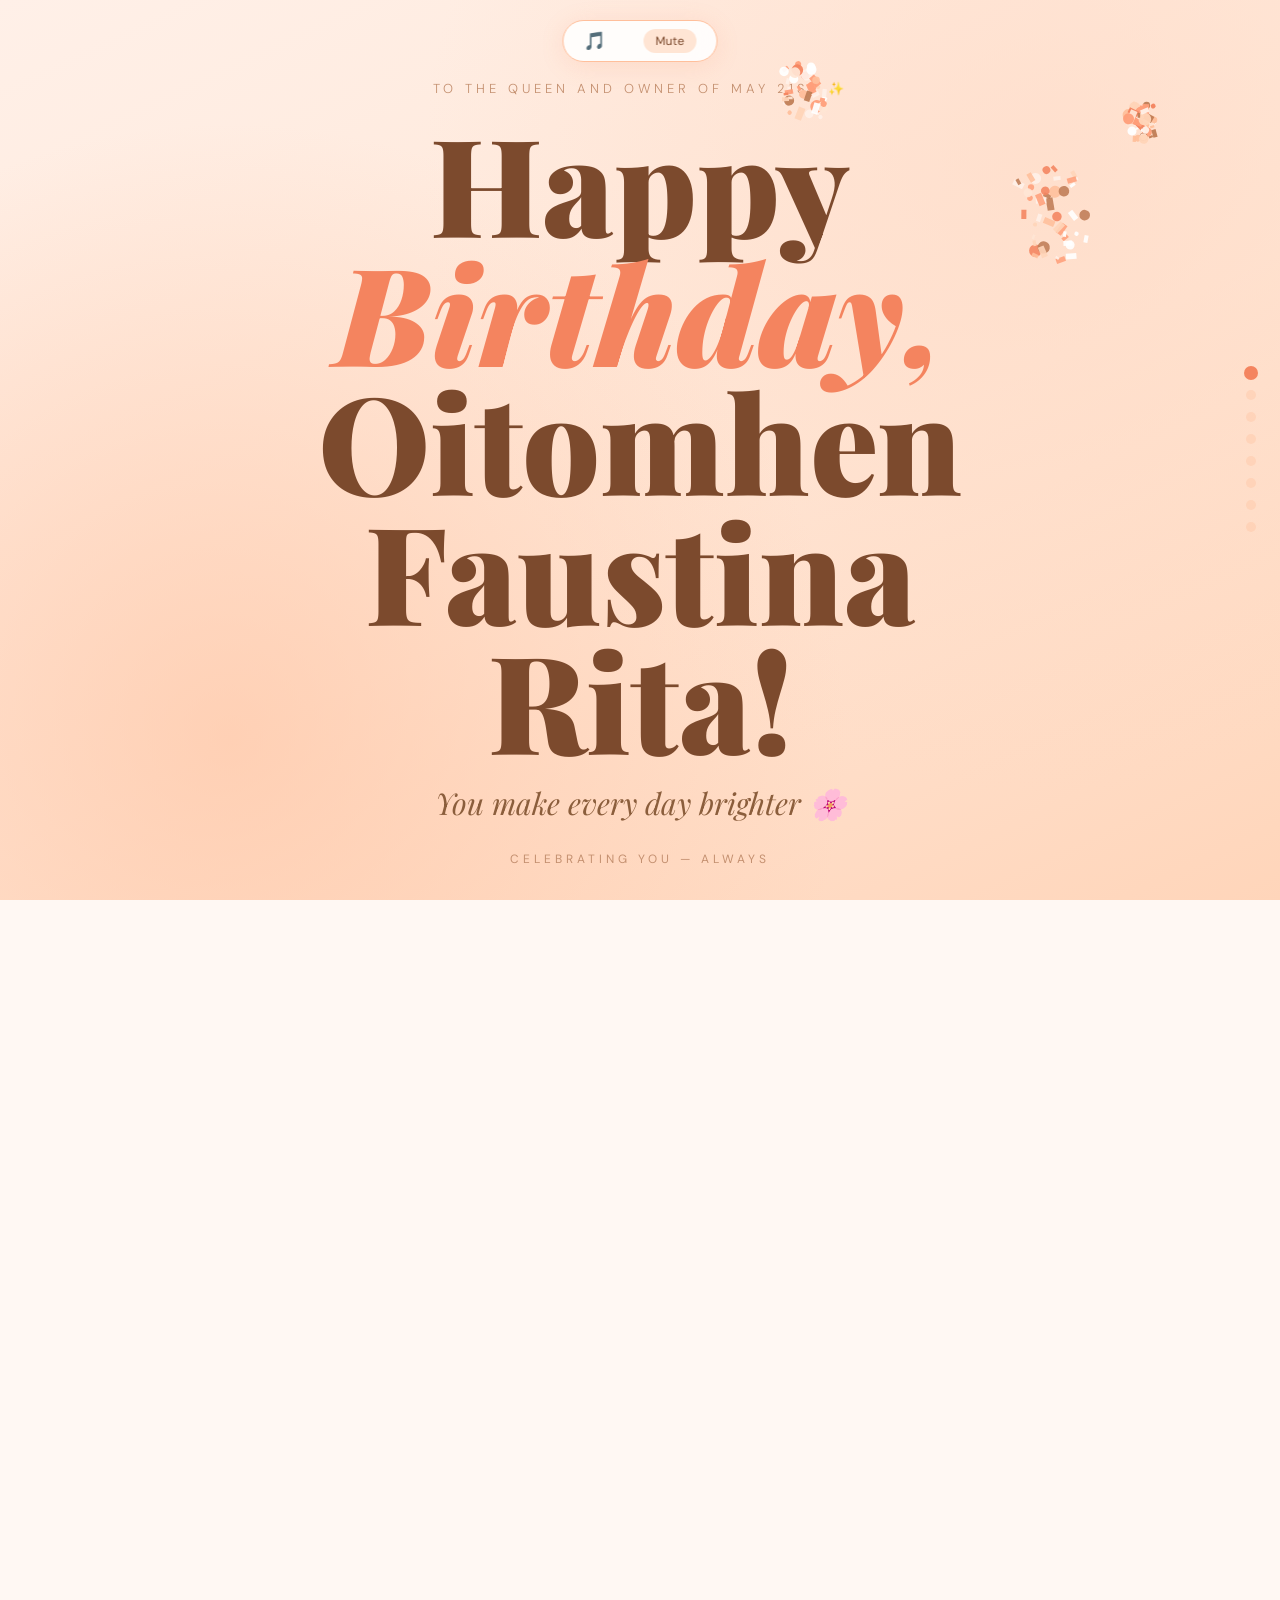
==== commit 8ccdceab: "added images and edited styles" ====
--- a/birthday.html
+++ b/birthday.html
@@ -40,9 +40,9 @@
 </nav>
 
 
-<!-- ══════════════════════════════════════════════════
+<!-- ==================================================
      1. HERO
-     ══════════════════════════════════════════════════ -->
+     ==================================================-->
 <section id="hero">
   <div class="petal" style="left:6%;animation-duration:9s;animation-delay:0s">🌸</div>
   <div class="petal" style="left:20%;animation-duration:12s;animation-delay:2s">🌺</div>
@@ -61,9 +61,9 @@
 </section>
 
 
-<!-- ══════════════════════════════════════════════════
+<!-- ==================================================
      2. PERSONAL MESSAGE
-     ══════════════════════════════════════════════════ -->
+     ================================================== -->
 <section id="message">
   <div class="message-card anim-scale" style="--delay:0.15s">
     <span class="tag">A note for you</span>
@@ -73,15 +73,15 @@
 </section>
 
 
-<!-- ══════════════════════════════════════════════════
+<!-- ==================================================
      3. GALLERY
-     ══════════════════════════════════════════════════ -->
+     ================================================== -->
 <section id="gallery">
   <h2 class="section-title anim"  style="--delay:0.1s">Favourite Moments</h2>
   <p  class="section-sub   anim"  style="--delay:0.25s">memories that live forever</p>
   <div class="gallery-grid">
-    <div class="gallery-item anim" style="--delay:0.2s">
-      <div class="gallery-ph"><span>📸</span><p>Favourite photo here</p></div>
+    <div class="gallery-item anim" style="--delay:0.2s; aspect-ratio: unset; height: auto;">
+      <img src="./images/favouriteFaustina.jpg" alt="">
       <div class="gallery-caption">Caption goes here</div>
     </div>
     <div class="gallery-item anim" style="--delay:0.3s">
@@ -108,9 +108,9 @@
 </section>
 
 
-<!-- ══════════════════════════════════════════════════
+<!-- ==================================================
      4. REASONS WE LOVE FAUSTINA
-     ══════════════════════════════════════════════════ -->
+     ================================================== -->
 <section id="funfacts">
   <h2 class="section-title anim"  style="--delay:0.1s">Reasons we love Faustina</h2>
   <p  class="section-sub   anim"  style="--delay:0.22s">just a few of many</p>
@@ -124,7 +124,7 @@
         <div class="reason-num">01</div>
         <div class="reason-emoji">😂</div>
         <div class="reason-title">Your laugh is a whole vibe</div>
-        <div class="reason-desc">One genuine Faustina laugh and suddenly everyone's laughing. Your laugh is contagious and it's medicine for the soul.</div>
+        <div class="reason-desc">One genuine laugh from you and suddenly everyone's laughing. Your laugh is contagious and it's medicine for the soul. And I pray you never lose your spark.</div>
       </div>
     </div>
 
@@ -172,7 +172,7 @@
         <div class="reason-num">05</div>
         <div class="reason-emoji">🔥</div>
         <div class="reason-title">Absolutely fearless</div>
-        <div class="reason-desc">She chases her dreams louder than anyone's doubt. Watching her go after what she wants is genuinely inspiring and she kicks ass.</div>
+        <div class="reason-desc">You chase your dreams louder than anyone's doubt. Watching you go after what you want is genuinely inspiring and you absolutely kick ass while doing it.</div>
       </div>
     </div>
 
@@ -184,16 +184,16 @@
         <div class="reason-num">06</div>
         <div class="reason-emoji">🎯</div>
         <div class="reason-title">Effortlessly iconic</div>
-        <div class="reason-desc">Whether dressed up or barely awake, Faustina walks in and owns the room. Every. Single. Time.</div>
-      </div>
-    </div>
-  </div>
-</section>
-
-
-<!-- ══════════════════════════════════════════════════
+        <div class="reason-desc">Whether dressed up or barely awake, You walk in and you own the room. Every. Single. Time.</div>
+      </div>
+    </div>
+  </div>
+</section>
+
+
+<!-- ==================================================
      5. INTERACTIVE SURPRISE
-     ══════════════════════════════════════════════════ -->
+     ================================================== -->
 <section id="surprise">
   <h2 class="section-title anim" style="--delay:0.1s">A little surprise 🎁</h2>
   <p  class="section-sub   anim" style="--delay:0.22s">scratch the card to reveal your message</p>
@@ -201,16 +201,16 @@
     <canvas id="scratch-canvas"></canvas>
     <div id="scratch-reveal">
       <div class="reveal-emoji">🌸</div>
-      <div class="reveal-msg">"The best is yet to come — and it has your name written all over it, Faustina."</div>
+      <div class="reveal-msg">"The best is yet to come — and it has your name written all over it, Faustina."<br><em>Ooo and I hope you're tearing up already😂</em></div>
     </div>
   </div>
   <p id="scratch-hint" class="anim" style="--delay:0.5s">✦ scratch away ✦</p>
 </section>
 
 
-<!-- ══════════════════════════════════════════════════
+<!-- ==================================================
      6. FRIENDS' WISHES
-     ══════════════════════════════════════════════════ -->
+     ================================================== -->
 <section id="wishes">
   <h2 class="section-title anim" style="--delay:0.1s">Everyone loves you 💌</h2>
   <p  class="section-sub   anim" style="--delay:0.22s">wishes from your people</p>
@@ -243,9 +243,9 @@
 </section>
 
 
-<!-- ══════════════════════════════════════════════════
+<!-- ===================================================
      7. TIMELINE
-     ══════════════════════════════════════════════════ -->
+     ===================================================-->
 <section id="timeline">
   <h2 class="section-title anim" style="--delay:0.1s">The Faustina story</h2>
   <p  class="section-sub   anim" style="--delay:0.22s">milestones worth celebrating</p>
@@ -258,7 +258,7 @@
       <div class="tl-content anim-right" style="--delay:0.25s">
         <div class="tl-year">May 21st - The very beginning</div>
         <div class="tl-title">The world got brighter</div>
-        <div class="tl-desc">On this very day, Faustina arrived and although they didn't know it yet, everything changed for everyone lucky enough to know her.</div>
+        <div class="tl-desc">On this very day, Faustina arrived and although they didn't know it yet, everything changed for everyone who would be lucky enough to know her.</div>
       </div>
     </div>
     <div class="tl-item">
@@ -309,9 +309,9 @@
 </section>
 
 
-<!-- ══════════════════════════════════════════════════
+<!-- ==================================================
      8. FINALE
-     ══════════════════════════════════════════════════ -->
+     ================================================== -->
 <section id="finale">
   <div class="finale-inner">
     <p   class="finale-small anim" style="--delay:0.1s">with all the love in the world</p>
--- a/style.css
+++ b/style.css
@@ -1,6 +1,6 @@
-/* ═══════════════════════════════════════════
+/* ==================================================
    FAUSTINA BIRTHDAY — style.css
-   ═══════════════════════════════════════════ */
+   ==================================================*/
 
 /* ── TOKENS ── */
 :root {
@@ -177,9 +177,9 @@
   padding: 6px 16px; border-radius: 50px; margin-bottom: 24px;
 }
 
-/* ═══════════════════════════
+/* ===========================
    1. HERO
-   ═══════════════════════════ */
+   =========================== */
 #hero {
   background: linear-gradient(155deg, var(--peach-blush) 0%, var(--peach-light) 55%, #FFD4B8 100%);
   text-align: center; padding: 80px 24px;
@@ -233,9 +233,9 @@
   100% { opacity: 0; transform: translateY(102vh) rotate(380deg); }
 }
 
-/* ═══════════════════════════
+/* ===========================
    2. PERSONAL MESSAGE
-   ═══════════════════════════ */
+   =========================== */
 #message { background: var(--white); padding: 80px 24px; overflow: visible; }
 
 /* Blinking cursor shown while typing */
@@ -278,9 +278,9 @@
   color: var(--text-soft); position: relative; z-index: 1;
 }
 
-/* ═══════════════════════════
+/* ===========================
    3. GALLERY
-   ═══════════════════════════ */
+   =========================== */
 #gallery { background: var(--peach-blush); padding: 80px 40px; }
 .gallery-grid {
   display: grid;
@@ -294,13 +294,13 @@
 }
 .gallery-item:nth-child(3n+2) { aspect-ratio: 0.78; }
 .gallery-item:hover { transform: scale(1.04) rotate(0.8deg); box-shadow: 0 16px 48px rgba(124,74,45,0.14); }
-.gallery-ph {
+img {
   width: 100%; height: 100%; display: flex; flex-direction: column;
   align-items: center; justify-content: center; gap: 8px;
   background: linear-gradient(135deg, var(--peach-light), #FFD4B8);
 }
-.gallery-ph span { font-size: 34px; }
-.gallery-ph p { font-size: 11px; color: var(--text-soft); text-align: center; padding: 0 12px; }
+img { font-size: 34px; }
+img p { font-size: 11px; color: var(--text-soft); text-align: center; padding: 0 12px; }
 .gallery-caption {
   position: absolute; bottom: 0; left: 0; right: 0;
   background: linear-gradient(transparent, rgba(124,74,45,0.6));
@@ -309,9 +309,9 @@
 }
 .gallery-item:hover .gallery-caption { opacity: 1; }
 
-/* ═══════════════════════════
+/* ===========================
    4. REASONS WE LOVE FAUSTINA
-   ═══════════════════════════ */
+   =========================== */
 #funfacts { background: var(--white); padding-left: 40px; padding-right: 40px; }
 
 .reasons-list { max-width: 1000px; width: 100%; display: flex; flex-direction: column; gap: 56px; }
@@ -365,9 +365,9 @@
   .reason-row, .reason-row.flip { grid-template-columns: 1fr; direction: ltr; gap: 24px; }
 }
 
-/* ═══════════════════════════
+/* ===========================
    5. INTERACTIVE SURPRISE
-   ═══════════════════════════ */
+   =========================== */
 #surprise {
   background: linear-gradient(155deg, #FFD4B8 0%, var(--peach) 55%, #F4845F 100%);
   text-align: center; padding: 80px 24px;
@@ -391,16 +391,16 @@
 #scratch-reveal .reveal-emoji { font-size: 40px; }
 #scratch-reveal .reveal-msg {
   font-family: 'Playfair Display', serif; font-style: italic;
-  font-size: 19px; color: var(--brown); line-height: 1.5;
+  font-size: 16px; color: var(--brown); line-height: 1.5;
 }
 #scratch-hint {
   font-size: 12px; color: rgba(255,255,255,0.85);
   letter-spacing: 2px; text-transform: uppercase;
 }
 
-/* ═══════════════════════════
+/* ===========================
    6. FRIENDS' WISHES
-   ═══════════════════════════ */
+   =========================== */
 #wishes { background: var(--peach-blush); padding-left: 40px; padding-right: 40px; }
 
 .wishes-grid {
@@ -426,9 +426,9 @@
 
 
 
-/* ═══════════════════════════
+/* ===========================
    7. TIMELINE (with photos)
-   ═══════════════════════════ */
+   =========================== */
 #timeline { background: var(--white); padding-left: 40px; padding-right: 40px; }
 
 .timeline-wrap {
@@ -507,9 +507,9 @@
 #timeline.is-active .tl-item:nth-child(5) .anim-left,
 #timeline.is-active .tl-item:nth-child(5) .anim-right { transition-delay: 0.7s; }
 
-/* ═══════════════════════════
+/* ===========================
    8. FINALE
-   ═══════════════════════════ */
+   =========================== */
 #finale {
   background: linear-gradient(155deg, var(--peach-deep) 0%, #E8643F 50%, var(--brown) 100%);
   text-align: center; padding: 80px 24px;
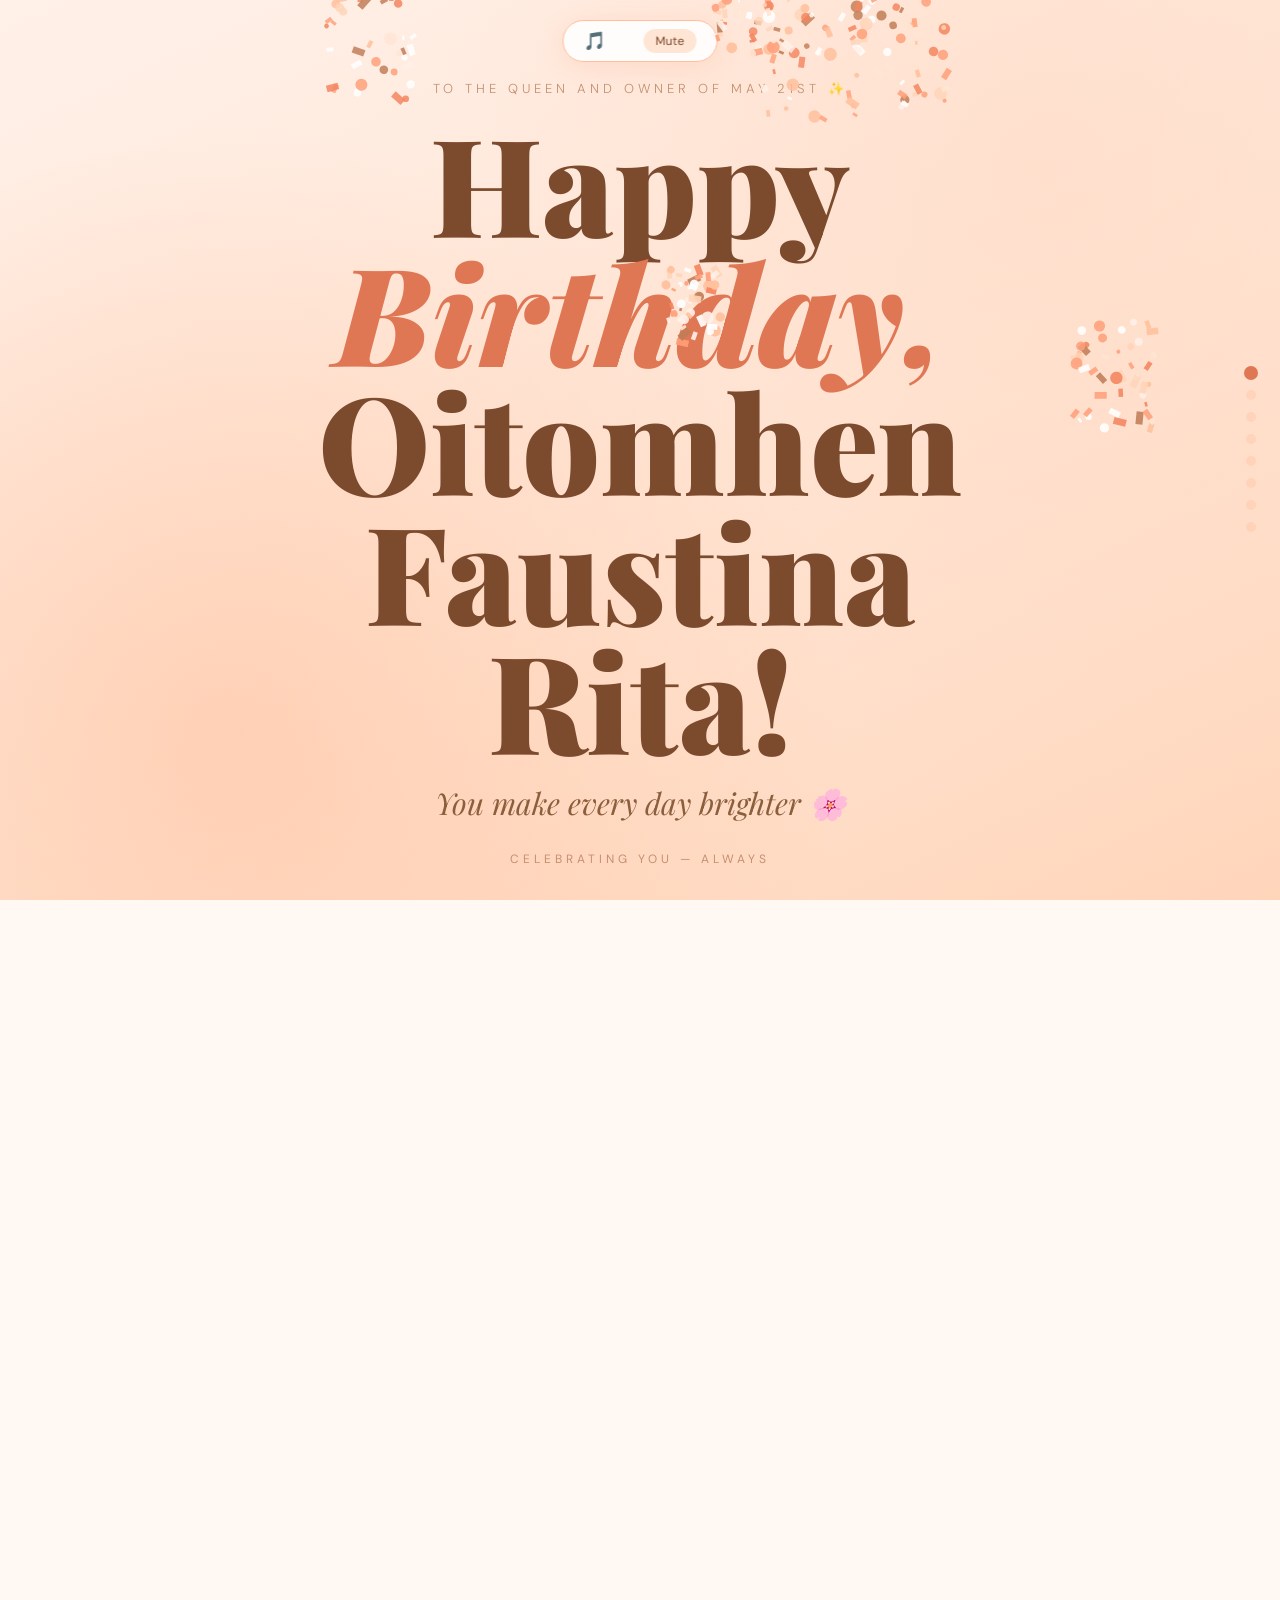
==== commit 4bc04834: "added more images" ====
--- a/birthday.html
+++ b/birthday.html
@@ -286,7 +286,7 @@
     <div class="tl-item">
       <div class="tl-dot"></div>
       <div class="tl-photo anim-right" style="--delay:0.6s">
-        <div class="tl-photo-ph"><span>💪</span><p>Glow up era photo here</p></div>
+        <img src="./images/glowUpFaustina.jpg" alt="A picture of Faustina glow up.">
       </div>
       <div class="tl-content anim-left" style="--delay:0.7s">
         <div class="tl-year">Glow up era</div>
--- a/style.css
+++ b/style.css
@@ -6,7 +6,7 @@
 :root {
   --peach:        #FFBF9B;
   --peach-light:  #FFE5D4;
-  --peach-deep:   #F4845F;
+  --peach-deep:   #e07754;
   --peach-blush:  #FFF0E8;
   --cream:        #FFF8F3;
   --brown:        #7C4A2D;
@@ -511,7 +511,7 @@
    8. FINALE
    =========================== */
 #finale {
-  background: linear-gradient(155deg, var(--peach-deep) 0%, #E8643F 50%, var(--brown) 100%);
+  background: linear-gradient(155deg, var(--peach-deep) 0%, #e98367 50%, var(--brown) 100%);
   text-align: center; padding: 80px 24px;
 }
 #finale::before {
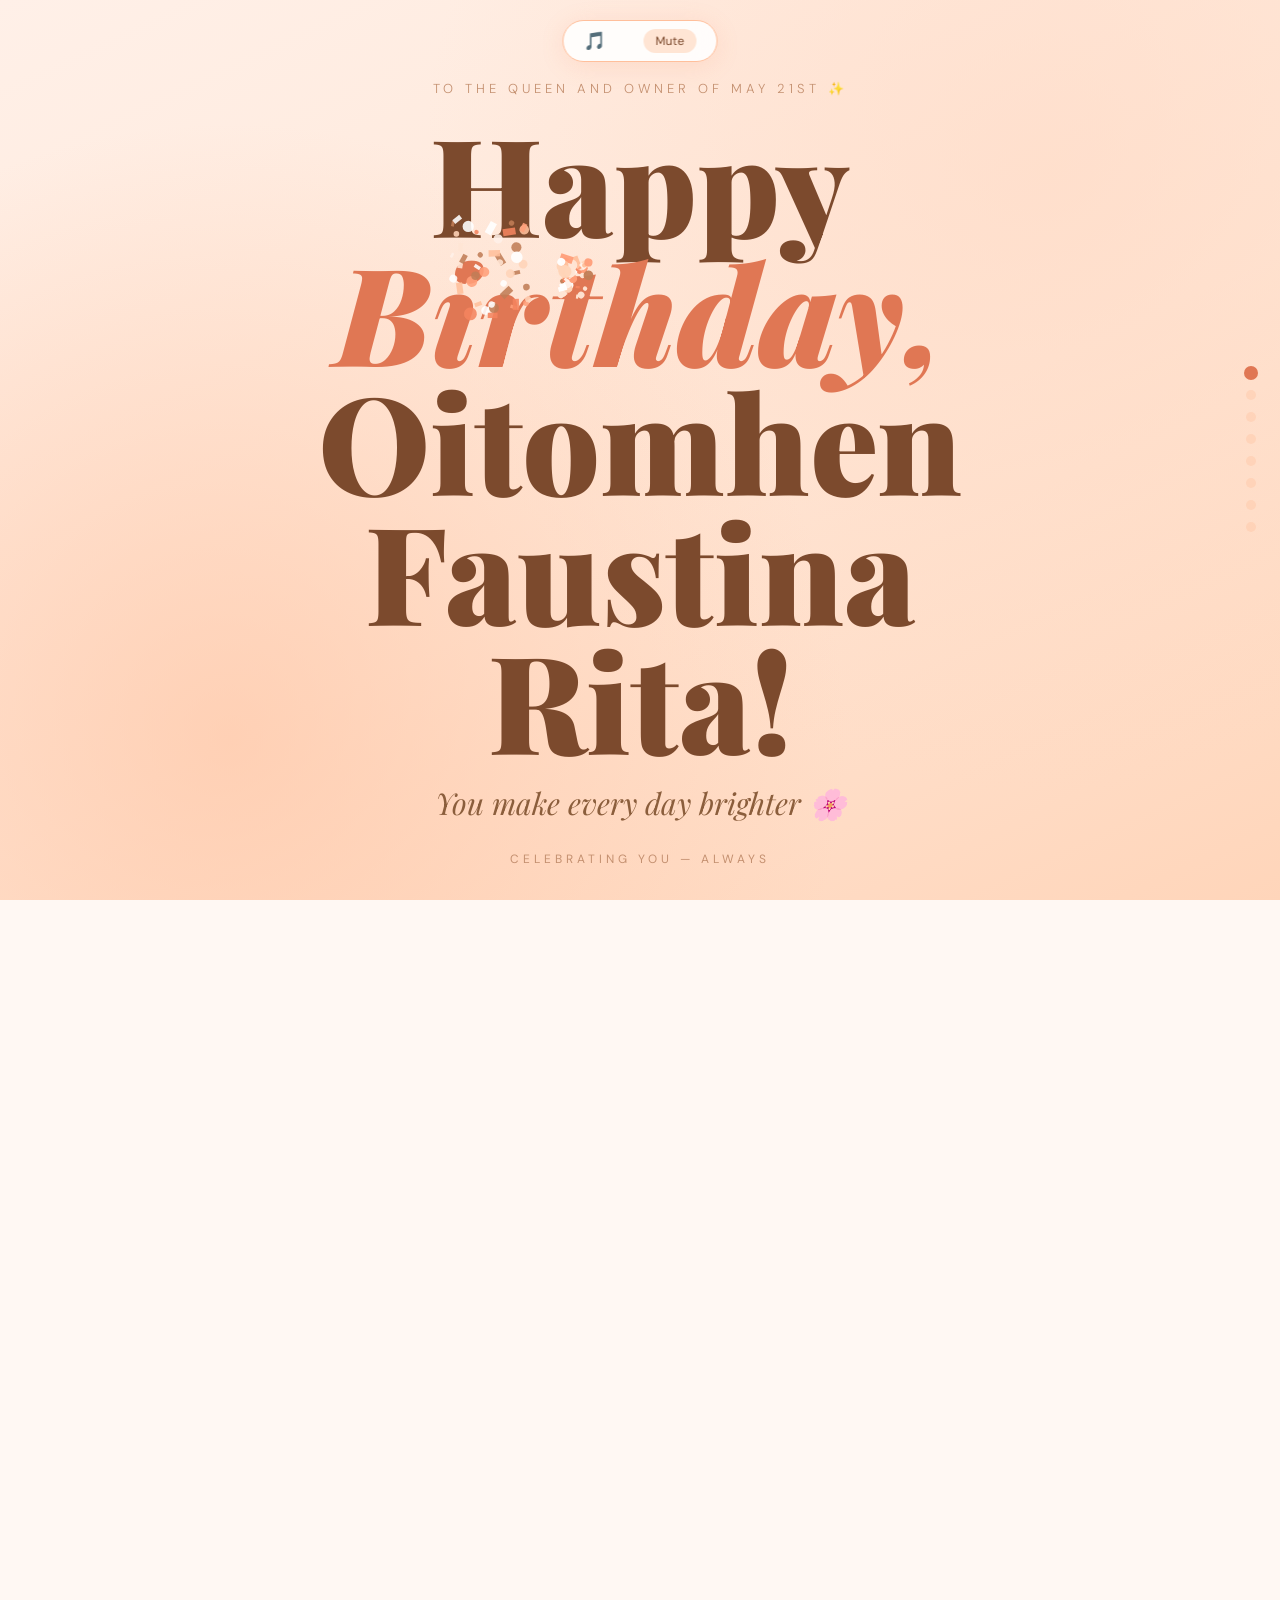
==== commit 67cfc21c: "added more images" ====
--- a/birthday.html
+++ b/birthday.html
@@ -269,13 +269,13 @@
       <div class="tl-content anim-left" style="--delay:0.4s">
         <div class="tl-year">School days</div>
         <div class="tl-title">Classroom legend</div>
-        <div class="tl-desc">Lorem ipsum dolor sit amet, consectetur adipisicing elit. Eius quisquam soluta tenetur quia suscipi</div>
+        <div class="tl-desc">Even back then, she could skillfully navigate the chaos that was the classroom whilst also having fun and building long-lasting friendships</div>
       </div>
     </div>
     <div class="tl-item">
       <div class="tl-dot"></div>
       <div class="tl-photo anim-left" style="--delay:0.45s">
-        <div class="tl-photo-ph"><span>🌍</span><p>Adventure photo here</p></div>
+        <img src="./images/adventureFaustina.jpg" alt="A picture of Faustina about to start an adventure.">
       </div>
       <div class="tl-content anim-right" style="--delay:0.55s">
         <div class="tl-year">A big adventure</div>
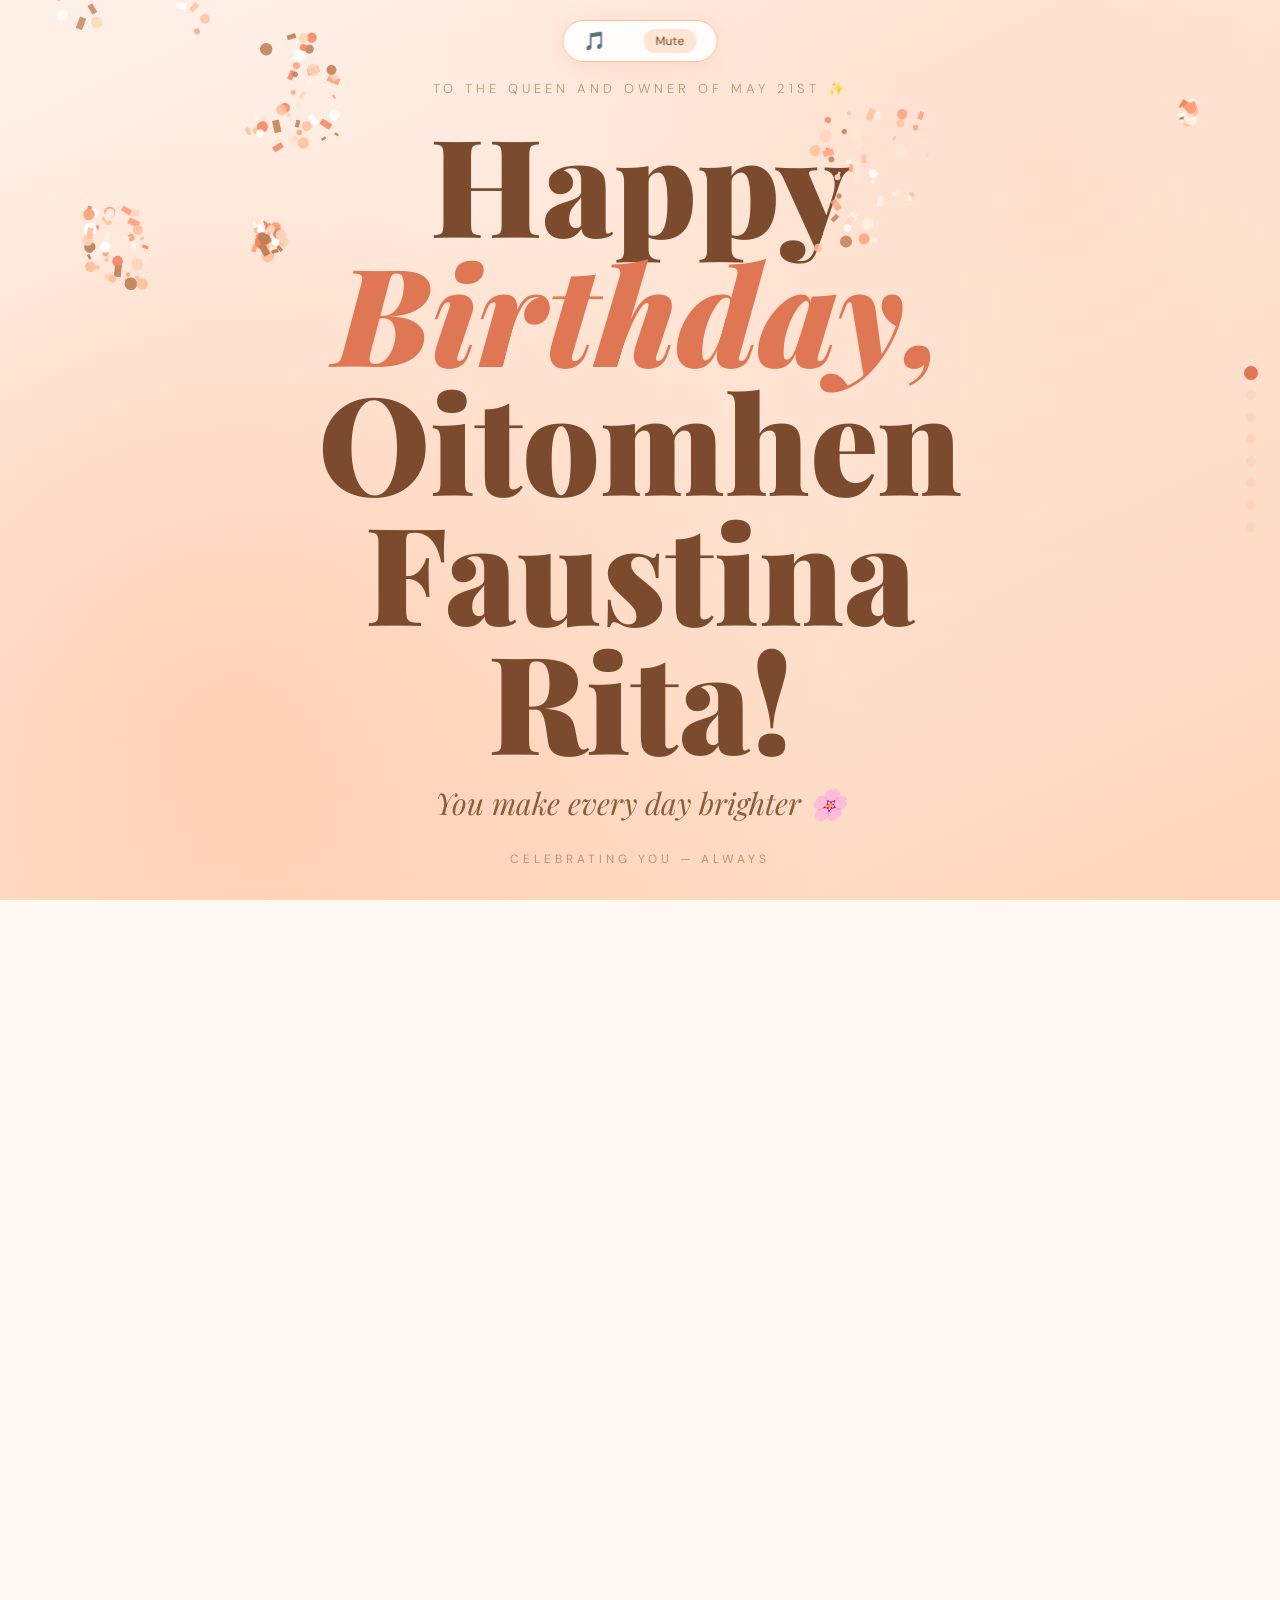
==== commit 6b375a3e: "added birthday wishes" ====
--- a/birthday.html
+++ b/birthday.html
@@ -209,32 +209,37 @@
 
 
 <!-- ==================================================
-     6. FRIENDS' WISHES
+     6. BIRTHDAY WISHES
      ================================================== -->
 <section id="wishes">
   <h2 class="section-title anim" style="--delay:0.1s">Everyone loves you 💌</h2>
   <p  class="section-sub   anim" style="--delay:0.22s">wishes from your people</p>
   <div class="wishes-grid">
     <div class="wish-card anim" style="--delay:0.2s">
-      <div class="wish-avatar">J</div><div class="wish-name">John</div>
-      <div class="wish-text">Lorem ipsum dolor sit amet, consectetur adipisicing elit. Incidunt, quia quos similique neque dolor enim suscipit, nostrum nesciunt illo fugiat vero aut doloribus hic dolore facilis maiores sapiente eveniet maxime.</div>
-    </div>
+      <div class="wish-avatar">M&D</div><div class="wish-name">Mum & Dad</div>
+      <div class="wish-text">Our dearest daughter, Faustina, you are our pride and we are so blessed to have you as our child. Blessing, just as your name implies, you are a blessing to our family and to everyone who is close to you. This is just the beginning of a milestone, your last phase of teen age, more great future awaits you.We wish you everything beautiful and precious life has to offer, keep making us proud, keep being yourself and keep impacting lives, the sky is your starting point, we are super proud of you our Angel. Keep winning. <br>We love you very much. <br>Your dad and mum❤️❤️❤️</div>
+    </div>
+
+    <div class="wish-card anim" style="--delay:0.6s">
+      <div class="wish-avatar">S</div><div class="wish-name">Stephen</div>
+      <div class="wish-text">Faustina! Faustina!! Faustina <br>Happy Birthday to you🎉 <br>May God continue to bless you and may He grant you long life and prosperity in good health of mind and body. It is amazing what  you have achieved at such a young age and I am truly proud of you, I wish you a day full of laughter, good vibes, and plenty of cake (don’t forget to send my share o 😂). You’re such an amazing person, and I’m really glad we became friends and then siblings. I pray that this new year of your life brings you endless joy, favor, success and more certificates. May God guide your steps, open doors for you, and bless you beyond your expectations. <br>Happy birthday little Sister!! <br>Enjoy your special day to the fullest. <br>You deserve it!</div>
+    </div>
+
     <div class="wish-card anim" style="--delay:0.3s">
-      <div class="wish-avatar">J</div><div class="wish-name">Jane</div>
+      <div class="wish-avatar">M</div><div class="wish-name">Mary</div>
       <div class="wish-text">Lorem ipsum dolor sit amet consectetur, adipisicing elit. Laudantium, laboriosam molestiae qui aliquid quos sequi est iusto odio, at ipsa inventore aperiam aspernatur nam doloribus delectus, quibusdam perspiciatis tempora voluptates!</div>
     </div>
+
     <div class="wish-card anim" style="--delay:0.4s">
       <div class="wish-avatar">A</div><div class="wish-name">Amanda</div>
       <div class="wish-text">Lorem ipsum dolor sit amet consectetur adipisicing elit. Harum blanditiis doloremque fugiat aut saepe aliquam dicta, quae praesentium dignissimos enim soluta debitis amet numquam delectus omnis libero temporibus reprehenderit. Voluptas?</div>
     </div>
+
     <div class="wish-card anim" style="--delay:0.5s">
-      <div class="wish-avatar">M</div><div class="wish-name">Mary</div>
-      <div class="wish-text">Lorem ipsum, dolor sit amet consectetur adipisicing elit. Vitae, quae. Vitae dolorum excepturi aspernatur cupiditate, ratione porro earum voluptatibus consequuntur repudiandae facere accusamus est sit eaque odit. Fuga, enim facilis.</div>
-    </div>
-    <div class="wish-card anim" style="--delay:0.6s">
-      <div class="wish-avatar">F</div><div class="wish-name">Friend</div>
-      <div class="wish-text">Lorem ipsum dolor sit amet, consectetur adipisicing elit. Ea, numquam impedit! Praesentium aut cum temporibus odit incidunt, fuga quia molestiae nobis dolore voluptatum facere amet consequuntur enim tenetur laudantium hic.</div>
-    </div>
+      <div class="wish-avatar">D</div><div class="wish-name">David(MOC)</div>
+      <div class="wish-text">Whenever I remember the excitement surrounding your 18th birthday this time last year, I smile. <br>I can see that same excitement remains now that your 19th birthday is here. I pray that this joy, enthusiasm and light continue to overflow into every other aspect of your life. <br>Happy birthday, Faustina. Keep shining.</div>
+    </div>
+    
     <div class="wish-card anim" style="--delay:0.7s">
       <div class="wish-avatar">B</div><div class="wish-name">Bright</div>
       <div class="wish-text">Lorem ipsum dolor sit amet consectetur adipisicing elit. Totam eligendi excepturi itaque deserunt, nobis impedit perspiciatis voluptate tenetur officia ex molestiae quisquam laboriosam laudantium. Dolor libero inventore magnam adipisci facilis?</div>
--- a/style.css
+++ b/style.css
@@ -4,22 +4,28 @@
 
 /* ── TOKENS ── */
 :root {
-  --peach:        #FFBF9B;
-  --peach-light:  #FFE5D4;
-  --peach-deep:   #e07754;
-  --peach-blush:  #FFF0E8;
-  --cream:        #FFF8F3;
-  --brown:        #7C4A2D;
-  --brown-light:  #C07D56;
-  --text-dark:    #3D1F0A;
-  --text-mid:     #8B5E3C;
-  --text-soft:    #C49070;
-  --white:        #FFFFFF;
-  --transition:   0.75s cubic-bezier(0.4, 0, 0.2, 1);
+  --peach: #FFBF9B;
+  --peach-light: #FFE5D4;
+  --peach-deep: #e07754;
+  --peach-blush: #FFF0E8;
+  --cream: #FFF8F3;
+  --brown: #7C4A2D;
+  --brown-light: #C07D56;
+  --text-dark: #3D1F0A;
+  --text-mid: #8B5E3C;
+  --text-soft: #C49070;
+  --white: #FFFFFF;
+  --transition: 0.75s cubic-bezier(0.4, 0, 0.2, 1);
 }
 
 /* ── RESET ── */
-*, *::before, *::after { margin: 0; padding: 0; box-sizing: border-box; }
+*,
+*::before,
+*::after {
+  margin: 0;
+  padding: 0;
+  box-sizing: border-box;
+}
 
 /* ── SNAP SCROLL CONTAINER ── */
 html {
@@ -68,8 +74,14 @@
    Every section starts invisible.
    JS adds .is-active when it snaps into view,
    triggering child animations via --delay. */
-section { opacity: 0; transition: opacity var(--transition); }
-section.is-active { opacity: 1; }
+section {
+  opacity: 0;
+  transition: opacity var(--transition);
+}
+
+section.is-active {
+  opacity: 1;
+}
 
 /* Children animate in with staggered delays */
 .anim {
@@ -78,7 +90,11 @@
   transition: opacity 0.7s ease, transform 0.7s ease;
   transition-delay: var(--delay, 0s);
 }
-section.is-active .anim { opacity: 1; transform: translateY(0); }
+
+section.is-active .anim {
+  opacity: 1;
+  transform: translateY(0);
+}
 
 .anim-left {
   opacity: 0;
@@ -86,7 +102,11 @@
   transition: opacity 0.7s ease, transform 0.7s ease;
   transition-delay: var(--delay, 0s);
 }
-section.is-active .anim-left { opacity: 1; transform: translateX(0); }
+
+section.is-active .anim-left {
+  opacity: 1;
+  transform: translateX(0);
+}
 
 .anim-right {
   opacity: 0;
@@ -94,7 +114,11 @@
   transition: opacity 0.7s ease, transform 0.7s ease;
   transition-delay: var(--delay, 0s);
 }
-section.is-active .anim-right { opacity: 1; transform: translateX(0); }
+
+section.is-active .anim-right {
+  opacity: 1;
+  transform: translateX(0);
+}
 
 .anim-scale {
   opacity: 0;
@@ -102,79 +126,167 @@
   transition: opacity 0.7s ease, transform 0.7s ease;
   transition-delay: var(--delay, 0s);
 }
-section.is-active .anim-scale { opacity: 1; transform: scale(1); }
+
+section.is-active .anim-scale {
+  opacity: 1;
+  transform: scale(1);
+}
 
 /* ── CONFETTI CANVAS ── */
 #confetti-canvas {
-  position: fixed; top: 0; left: 0;
-  width: 100%; height: 100%;
-  pointer-events: none; z-index: 999;
+  position: fixed;
+  top: 0;
+  left: 0;
+  width: 100%;
+  height: 100%;
+  pointer-events: none;
+  z-index: 999;
 }
 
 /* ── MUSIC BAR ── */
 #music-bar {
-  position: fixed; top: 20px; left: 50%; transform: translateX(-50%);
+  position: fixed;
+  top: 20px;
+  left: 50%;
+  transform: translateX(-50%);
   z-index: 500;
-  background: rgba(255,255,255,0.88);
+  background: rgba(255, 255, 255, 0.88);
   backdrop-filter: blur(14px);
   border: 1px solid var(--peach);
   border-radius: 50px;
   padding: 8px 20px;
-  display: flex; align-items: center; gap: 10px;
-  font-size: 13px; color: var(--brown);
-  box-shadow: 0 4px 24px rgba(244,132,95,0.15);
+  display: flex;
+  align-items: center;
+  gap: 10px;
+  font-size: 13px;
+  color: var(--brown);
+  box-shadow: 0 4px 24px rgba(244, 132, 95, 0.15);
   white-space: nowrap;
 }
-#music-icon { font-size: 18px; animation: spin 3s linear infinite; }
-@keyframes spin { to { transform: rotate(360deg); } }
-
-.music-bars { display: flex; align-items: flex-end; gap: 2px; height: 16px; }
+
+#music-icon {
+  font-size: 18px;
+  animation: spin 3s linear infinite;
+}
+
+@keyframes spin {
+  to {
+    transform: rotate(360deg);
+  }
+}
+
+.music-bars {
+  display: flex;
+  align-items: flex-end;
+  gap: 2px;
+  height: 16px;
+}
+
 .music-bars span {
-  width: 3px; background: var(--peach-deep); border-radius: 2px;
+  width: 3px;
+  background: var(--peach-deep);
+  border-radius: 2px;
   animation: bounce 0.8s ease-in-out infinite alternate;
 }
-.music-bars span:nth-child(2) { animation-delay: .2s; }
-.music-bars span:nth-child(3) { animation-delay: .4s; }
-.music-bars span:nth-child(4) { animation-delay: .1s; }
-@keyframes bounce { from { height: 4px; } to { height: 14px; } }
+
+.music-bars span:nth-child(2) {
+  animation-delay: .2s;
+}
+
+.music-bars span:nth-child(3) {
+  animation-delay: .4s;
+}
+
+.music-bars span:nth-child(4) {
+  animation-delay: .1s;
+}
+
+@keyframes bounce {
+  from {
+    height: 4px;
+  }
+
+  to {
+    height: 14px;
+  }
+}
 
 #mute-btn {
-  background: var(--peach-light); border: none; border-radius: 50px;
-  padding: 4px 12px; font-size: 12px; color: var(--brown);
-  cursor: pointer; transition: background .2s; font-family: 'DM Sans', sans-serif;
-}
-#mute-btn:hover { background: var(--peach); }
+  background: var(--peach-light);
+  border: none;
+  border-radius: 50px;
+  padding: 4px 12px;
+  font-size: 12px;
+  color: var(--brown);
+  cursor: pointer;
+  transition: background .2s;
+  font-family: 'DM Sans', sans-serif;
+}
+
+#mute-btn:hover {
+  background: var(--peach);
+}
 
 /* ── NAV DOTS ── */
 #nav-dots {
-  position: fixed; right: 24px; top: 50%; transform: translateY(-50%);
-  z-index: 400; display: flex; flex-direction: column; gap: 12px;
-}
+  position: fixed;
+  right: 24px;
+  top: 50%;
+  transform: translateY(-50%);
+  z-index: 400;
+  display: flex;
+  flex-direction: column;
+  gap: 12px;
+}
+
 .dot {
-  width: 10px; height: 10px; border-radius: 50%;
-  background: var(--peach); opacity: 0.35;
-  cursor: pointer; transition: opacity .3s, transform .3s;
+  width: 10px;
+  height: 10px;
+  border-radius: 50%;
+  background: var(--peach);
+  opacity: 0.35;
+  cursor: pointer;
+  transition: opacity .3s, transform .3s;
   border: none;
 }
-.dot.active, .dot:hover { opacity: 1; transform: scale(1.4); background: var(--peach-deep); }
+
+.dot.active,
+.dot:hover {
+  opacity: 1;
+  transform: scale(1.4);
+  background: var(--peach-deep);
+}
 
 /* ── SHARED TYPOGRAPHY ── */
 .section-title {
   font-family: 'Playfair Display', serif;
   font-size: clamp(36px, 5vw, 60px);
-  font-weight: 700; color: var(--brown);
-  text-align: center; margin-bottom: 12px;
+  font-weight: 700;
+  color: var(--brown);
+  text-align: center;
+  margin-bottom: 12px;
   line-height: 1.15;
 }
+
 .section-sub {
-  text-align: center; color: var(--text-soft);
-  font-size: 13px; letter-spacing: 3px;
-  text-transform: uppercase; margin-bottom: 56px;
-}
+  text-align: center;
+  color: var(--text-soft);
+  font-size: 13px;
+  letter-spacing: 3px;
+  text-transform: uppercase;
+  margin-bottom: 56px;
+}
+
 .tag {
-  display: inline-block; background: var(--peach-light); color: var(--brown);
-  font-size: 11px; letter-spacing: 2px; text-transform: uppercase;
-  padding: 6px 16px; border-radius: 50px; margin-bottom: 24px;
+  display: inline-block;
+  background: var(--peach-light);
+  color: var(--brown);
+  font-size: 11px;
+  letter-spacing: 2px;
+  text-transform: uppercase;
+  padding: 6px 16px;
+  border-radius: 50px;
+  margin-bottom: 24px;
 }
 
 /* ===========================
@@ -182,61 +294,123 @@
    =========================== */
 #hero {
   background: linear-gradient(155deg, var(--peach-blush) 0%, var(--peach-light) 55%, #FFD4B8 100%);
-  text-align: center; padding: 80px 24px;
-}
+  text-align: center;
+  padding: 80px 24px;
+}
+
 #hero::before {
   content: '';
-  position: absolute; inset: 0;
+  position: absolute;
+  inset: 0;
   background:
-    radial-gradient(circle at 18% 78%, rgba(255,191,155,0.55) 0%, transparent 48%),
-    radial-gradient(circle at 82% 18%, rgba(255,213,190,0.45) 0%, transparent 48%);
-}
-.hero-inner { position: relative; z-index: 1; }
+    radial-gradient(circle at 18% 78%, rgba(255, 191, 155, 0.55) 0%, transparent 48%),
+    radial-gradient(circle at 82% 18%, rgba(255, 213, 190, 0.45) 0%, transparent 48%);
+}
+
+.hero-inner {
+  position: relative;
+  z-index: 1;
+}
 
 .hero-eyebrow {
-  font-size: 13px; letter-spacing: 4px; text-transform: uppercase;
-  color: var(--text-soft); font-weight: 300; margin-bottom: 20px;
-}
+  font-size: 13px;
+  letter-spacing: 4px;
+  text-transform: uppercase;
+  color: var(--text-soft);
+  font-weight: 300;
+  margin-bottom: 20px;
+}
+
 .hero-name {
   font-family: 'Playfair Display', serif;
   font-size: clamp(68px, 13vw, 136px);
-  font-weight: 900; color: var(--brown); line-height: 0.95;
-}
-.hero-name em { font-style: italic; color: var(--peach-deep); }
+  font-weight: 900;
+  color: var(--brown);
+  line-height: 0.95;
+}
+
+.hero-name em {
+  font-style: italic;
+  color: var(--peach-deep);
+}
+
 .hero-sub {
-  font-family: 'Playfair Display', serif; font-style: italic;
+  font-family: 'Playfair Display', serif;
+  font-style: italic;
   font-size: clamp(18px, 2.8vw, 30px);
-  color: var(--text-mid); margin-top: 20px;
-}
+  color: var(--text-mid);
+  margin-top: 20px;
+}
+
 .hero-date {
-  margin-top: 28px; font-size: 12px; letter-spacing: 4px;
-  text-transform: uppercase; color: var(--text-soft);
-}
+  margin-top: 28px;
+  font-size: 12px;
+  letter-spacing: 4px;
+  text-transform: uppercase;
+  color: var(--text-soft);
+}
+
 .scroll-hint {
-  position: absolute; bottom: 28px; left: 50%; transform: translateX(-50%);
-  font-size: 11px; letter-spacing: 3px; text-transform: uppercase;
-  color: var(--text-soft); animation: floatHint 2.2s ease-in-out infinite;
-}
+  position: absolute;
+  bottom: 28px;
+  left: 50%;
+  transform: translateX(-50%);
+  font-size: 11px;
+  letter-spacing: 3px;
+  text-transform: uppercase;
+  color: var(--text-soft);
+  animation: floatHint 2.2s ease-in-out infinite;
+}
+
 @keyframes floatHint {
-  0%,100% { transform: translateX(-50%) translateY(0); }
-  50%      { transform: translateX(-50%) translateY(-8px); }
-}
+
+  0%,
+  100% {
+    transform: translateX(-50%) translateY(0);
+  }
+
+  50% {
+    transform: translateX(-50%) translateY(-8px);
+  }
+}
+
 /* Falling petals */
 .petal {
-  position: absolute; font-size: 22px; opacity: 0;
-  animation: petalFall linear infinite; pointer-events: none;
-}
+  position: absolute;
+  font-size: 22px;
+  opacity: 0;
+  animation: petalFall linear infinite;
+  pointer-events: none;
+}
+
 @keyframes petalFall {
-  0%   { opacity: 0; transform: translateY(-20px) rotate(0deg); }
-  8%   { opacity: 1; }
-  92%  { opacity: 1; }
-  100% { opacity: 0; transform: translateY(102vh) rotate(380deg); }
+  0% {
+    opacity: 0;
+    transform: translateY(-20px) rotate(0deg);
+  }
+
+  8% {
+    opacity: 1;
+  }
+
+  92% {
+    opacity: 1;
+  }
+
+  100% {
+    opacity: 0;
+    transform: translateY(102vh) rotate(380deg);
+  }
 }
 
 /* ===========================
    2. PERSONAL MESSAGE
    =========================== */
-#message { background: var(--white); padding: 80px 24px; overflow: visible; }
+#message {
+  background: var(--white);
+  padding: 80px 24px;
+  overflow: visible;
+}
 
 /* Blinking cursor shown while typing */
 .typing-cursor::after {
@@ -247,74 +421,158 @@
   animation: blink 0.7s step-end infinite;
   margin-left: 1px;
 }
+
 @keyframes blink {
-  0%, 100% { opacity: 1; }
-  50%       { opacity: 0; }
-}
+
+  0%,
+  100% {
+    opacity: 1;
+  }
+
+  50% {
+    opacity: 0;
+  }
+}
+
 .message-card {
-  max-width: 720px; width: 100%;
-  background: var(--cream); border-radius: 24px;
-  padding: 64px; position: relative;
+  max-width: 720px;
+  width: 100%;
+  background: var(--cream);
+  border-radius: 24px;
+  padding: 64px;
+  position: relative;
   border: 1px solid var(--peach-light);
-  box-shadow: 0 24px 80px rgba(244,132,95,0.07);
-}
+  box-shadow: 0 24px 80px rgba(244, 132, 95, 0.07);
+}
+
 .message-card::before {
   content: '\201C';
-  position: absolute; top: 20px; left: 36px;
-  font-family: 'Playfair Display', serif; font-size: 120px;
-  color: var(--peach-light); line-height: 1; z-index: 0;
+  position: absolute;
+  top: 20px;
+  left: 36px;
+  font-family: 'Playfair Display', serif;
+  font-size: 120px;
+  color: var(--peach-light);
+  line-height: 1;
+  z-index: 0;
   pointer-events: none;
 }
+
 .message-card .tag {
-  position: relative; z-index: 2;
-}
+  position: relative;
+  z-index: 2;
+}
+
 .message-card p {
-  position: relative; z-index: 1;
-  font-family: 'Playfair Display', serif; font-size: 19px;
-  line-height: 1.95; color: var(--text-dark); font-style: italic;
-}
+  position: relative;
+  z-index: 1;
+  font-family: 'Playfair Display', serif;
+  font-size: 19px;
+  line-height: 1.95;
+  color: var(--text-dark);
+  font-style: italic;
+}
+
 .message-sig {
-  margin-top: 32px; text-align: right; font-size: 14px;
-  color: var(--text-soft); position: relative; z-index: 1;
+  margin-top: 32px;
+  text-align: right;
+  font-size: 14px;
+  color: var(--text-soft);
+  position: relative;
+  z-index: 1;
 }
 
 /* ===========================
    3. GALLERY
    =========================== */
-#gallery { background: var(--peach-blush); padding: 80px 40px; }
+#gallery {
+  background: var(--peach-blush);
+  padding: 80px 40px;
+}
+
 .gallery-grid {
   display: grid;
   grid-template-columns: repeat(auto-fit, minmax(200px, 1fr));
-  gap: 16px; max-width: 1100px; width: 100%;
-}
+  gap: 16px;
+  max-width: 1100px;
+  width: 100%;
+}
+
 .gallery-item {
-  aspect-ratio: 1; border-radius: 16px; overflow: hidden;
-  background: var(--peach-light); position: relative; cursor: pointer;
+  aspect-ratio: 1;
+  border-radius: 16px;
+  overflow: hidden;
+  background: var(--peach-light);
+  position: relative;
+  cursor: pointer;
   transition: transform .35s ease, box-shadow .35s ease;
 }
-.gallery-item:nth-child(3n+2) { aspect-ratio: 0.78; }
-.gallery-item:hover { transform: scale(1.04) rotate(0.8deg); box-shadow: 0 16px 48px rgba(124,74,45,0.14); }
+
+.gallery-item:nth-child(3n+2) {
+  aspect-ratio: 0.78;
+}
+
+.gallery-item:hover {
+  transform: scale(1.04) rotate(0.8deg);
+  box-shadow: 0 16px 48px rgba(124, 74, 45, 0.14);
+}
+
 img {
-  width: 100%; height: 100%; display: flex; flex-direction: column;
-  align-items: center; justify-content: center; gap: 8px;
+  width: 100%;
+  height: 100%;
+  display: flex;
+  flex-direction: column;
+  align-items: center;
+  justify-content: center;
+  gap: 8px;
   background: linear-gradient(135deg, var(--peach-light), #FFD4B8);
 }
-img { font-size: 34px; }
-img p { font-size: 11px; color: var(--text-soft); text-align: center; padding: 0 12px; }
+
+img {
+  font-size: 34px;
+}
+
+img p {
+  font-size: 11px;
+  color: var(--text-soft);
+  text-align: center;
+  padding: 0 12px;
+}
+
 .gallery-caption {
-  position: absolute; bottom: 0; left: 0; right: 0;
-  background: linear-gradient(transparent, rgba(124,74,45,0.6));
-  padding: 24px 12px 12px; color: white; font-size: 13px;
-  font-style: italic; opacity: 0; transition: opacity .3s;
-}
-.gallery-item:hover .gallery-caption { opacity: 1; }
+  position: absolute;
+  bottom: 0;
+  left: 0;
+  right: 0;
+  background: linear-gradient(transparent, rgba(124, 74, 45, 0.6));
+  padding: 24px 12px 12px;
+  color: white;
+  font-size: 13px;
+  font-style: italic;
+  opacity: 0;
+  transition: opacity .3s;
+}
+
+.gallery-item:hover .gallery-caption {
+  opacity: 1;
+}
 
 /* ===========================
    4. REASONS WE LOVE FAUSTINA
    =========================== */
-#funfacts { background: var(--white); padding-left: 40px; padding-right: 40px; }
-
-.reasons-list { max-width: 1000px; width: 100%; display: flex; flex-direction: column; gap: 56px; }
+#funfacts {
+  background: var(--white);
+  padding-left: 40px;
+  padding-right: 40px;
+}
+
+.reasons-list {
+  max-width: 1000px;
+  width: 100%;
+  display: flex;
+  flex-direction: column;
+  gap: 56px;
+}
 
 .reason-row {
   display: grid;
@@ -322,47 +580,104 @@
   gap: 48px;
   align-items: center;
 }
-.reason-row.flip { direction: rtl; }
-.reason-row.flip > * { direction: ltr; }
+
+.reason-row.flip {
+  direction: rtl;
+}
+
+.reason-row.flip>* {
+  direction: ltr;
+}
 
 /* Photo side */
 .reason-photo {
-  width: 100%; aspect-ratio: 5/4;
-  border-radius: 20px; overflow: hidden;
+  width: 100%;
+  aspect-ratio: 5/4;
+  border-radius: 20px;
+  overflow: hidden;
   border: 3px solid var(--peach-light);
-  box-shadow: 0 12px 40px rgba(244,132,95,0.12);
+  box-shadow: 0 12px 40px rgba(244, 132, 95, 0.12);
   background: var(--peach-blush);
   transition: transform .35s ease, box-shadow .35s ease;
 }
-.reason-photo:hover { transform: scale(1.02) rotate(-0.4deg); box-shadow: 0 20px 56px rgba(244,132,95,0.2); }
-.reason-photo img { width: 100%; height: 100%; object-fit: cover; display: block; }
+
+.reason-photo:hover {
+  transform: scale(1.02) rotate(-0.4deg);
+  box-shadow: 0 20px 56px rgba(244, 132, 95, 0.2);
+}
+
+.reason-photo img {
+  width: 100%;
+  height: 100%;
+  object-fit: cover;
+  display: block;
+}
+
 .reason-photo-ph {
-  width: 100%; height: 100%;
-  display: flex; flex-direction: column;
-  align-items: center; justify-content: center; gap: 10px; padding: 20px;
+  width: 100%;
+  height: 100%;
+  display: flex;
+  flex-direction: column;
+  align-items: center;
+  justify-content: center;
+  gap: 10px;
+  padding: 20px;
   background: linear-gradient(135deg, var(--peach-light), #FFD4B8);
 }
-.reason-photo-ph span { font-size: 44px; }
+
+.reason-photo-ph span {
+  font-size: 44px;
+}
+
 .reason-photo-ph p {
-  font-size: 11px; color: var(--text-soft);
-  text-align: center; letter-spacing: 1px; text-transform: uppercase;
+  font-size: 11px;
+  color: var(--text-soft);
+  text-align: center;
+  letter-spacing: 1px;
+  text-transform: uppercase;
 }
 
 /* Text side */
-.reason-text { padding: 8px 0; }
+.reason-text {
+  padding: 8px 0;
+}
+
 .reason-num {
-  font-family: 'Playfair Display', serif; font-size: 72px; font-weight: 900;
-  color: var(--peach-light); line-height: 1; margin-bottom: 4px;
-}
-.reason-emoji { font-size: 28px; margin-bottom: 12px; }
+  font-family: 'Playfair Display', serif;
+  font-size: 72px;
+  font-weight: 900;
+  color: var(--peach-light);
+  line-height: 1;
+  margin-bottom: 4px;
+}
+
+.reason-emoji {
+  font-size: 28px;
+  margin-bottom: 12px;
+}
+
 .reason-title {
-  font-family: 'Playfair Display', serif; font-size: 26px;
-  color: var(--brown); margin-bottom: 12px; line-height: 1.3;
-}
-.reason-desc { font-size: 15px; color: var(--text-mid); line-height: 1.85; }
+  font-family: 'Playfair Display', serif;
+  font-size: 26px;
+  color: var(--brown);
+  margin-bottom: 12px;
+  line-height: 1.3;
+}
+
+.reason-desc {
+  font-size: 15px;
+  color: var(--text-mid);
+  line-height: 1.85;
+}
 
 @media (max-width: 680px) {
-  .reason-row, .reason-row.flip { grid-template-columns: 1fr; direction: ltr; gap: 24px; }
+
+  .reason-row,
+  .reason-row.flip {
+    grid-template-columns: 1fr;
+    direction: ltr;
+    gap: 24px;
+  }
 }
 
 /* ===========================
@@ -370,58 +685,127 @@
    =========================== */
 #surprise {
   background: linear-gradient(155deg, #FFD4B8 0%, var(--peach) 55%, #F4845F 100%);
-  text-align: center; padding: 80px 24px;
-}
-#surprise .section-title { color: var(--white); }
-#surprise .section-sub   { color: rgba(255,255,255,0.7); }
+  text-align: center;
+  padding: 80px 24px;
+}
+
+#surprise .section-title {
+  color: var(--white);
+}
+
+#surprise .section-sub {
+  color: rgba(255, 255, 255, 0.7);
+}
 
 #scratch-area {
-  width: 320px; height: 200px; border-radius: 20px;
-  position: relative; cursor: crosshair; margin: 0 auto 28px;
-  box-shadow: 0 16px 48px rgba(124,74,45,0.22);
+  width: 320px;
+  height: 200px;
+  border-radius: 20px;
+  position: relative;
+  cursor: crosshair;
+  margin: 0 auto 28px;
+  box-shadow: 0 16px 48px rgba(124, 74, 45, 0.22);
   touch-action: none;
 }
-#scratch-canvas { position: absolute; inset: 0; border-radius: 20px; z-index: 2; }
+
+#scratch-canvas {
+  position: absolute;
+  inset: 0;
+  border-radius: 20px;
+  z-index: 2;
+}
+
 #scratch-reveal {
-  position: absolute; inset: 0; border-radius: 20px; z-index: 1;
+  position: absolute;
+  inset: 0;
+  border-radius: 20px;
+  z-index: 1;
   background: var(--cream);
-  display: flex; flex-direction: column;
-  align-items: center; justify-content: center; gap: 8px; padding: 24px;
-}
-#scratch-reveal .reveal-emoji { font-size: 40px; }
+  display: flex;
+  flex-direction: column;
+  align-items: center;
+  justify-content: center;
+  gap: 8px;
+  padding: 24px;
+}
+
+#scratch-reveal .reveal-emoji {
+  font-size: 40px;
+}
+
 #scratch-reveal .reveal-msg {
-  font-family: 'Playfair Display', serif; font-style: italic;
-  font-size: 16px; color: var(--brown); line-height: 1.5;
-}
+  font-family: 'Playfair Display', serif;
+  font-style: italic;
+  font-size: 16px;
+  color: var(--brown);
+  line-height: 1.5;
+}
+
 #scratch-hint {
-  font-size: 12px; color: rgba(255,255,255,0.85);
-  letter-spacing: 2px; text-transform: uppercase;
+  font-size: 12px;
+  color: rgba(255, 255, 255, 0.85);
+  letter-spacing: 2px;
+  text-transform: uppercase;
 }
 
 /* ===========================
    6. FRIENDS' WISHES
    =========================== */
-#wishes { background: var(--peach-blush); padding-left: 40px; padding-right: 40px; }
+#wishes {
+  background: var(--peach-blush);
+  padding-left: 40px;
+  padding-right: 40px;
+}
 
 .wishes-grid {
-  display: grid; grid-template-columns: repeat(auto-fit, minmax(260px, 1fr));
-  gap: 20px; max-width: 1100px; width: 100%; margin-bottom: 48px;
-}
+  display: grid;
+  grid-template-columns: repeat(auto-fit, minmax(300px, 1fr));
+  gap: 20px;
+  max-width: 1100px;
+  width: 100%;
+  margin-bottom: 48px;
+  align-items: start;
+}
+
 .wish-card {
-  background: var(--white); border-radius: 20px; padding: 32px;
-  border: 1px solid var(--peach-light); transition: transform .3s;
-}
-.wish-card:hover { transform: translateY(-4px); }
+  background: var(--white);
+  border-radius: 20px;
+  padding: 32px;
+  border: 1px solid var(--peach-light);
+  transition: transform .3s;
+}
+
+.wish-card:hover {
+  transform: translateY(-4px);
+}
+
 .wish-avatar {
-  width: 46px; height: 46px; border-radius: 50%;
-  background: var(--peach); display: flex; align-items: center;
-  justify-content: center; font-size: 18px; font-weight: 600;
-  color: var(--brown); margin-bottom: 14px;
-}
-.wish-name { font-weight: 500; color: var(--brown); font-size: 14px; margin-bottom: 8px; }
+  width: 46px;
+  height: 46px;
+  border-radius: 50%;
+  background: var(--peach);
+  display: flex;
+  align-items: center;
+  justify-content: center;
+  font-size: 18px;
+  font-weight: 600;
+  color: var(--brown);
+  margin-bottom: 14px;
+}
+
+.wish-name {
+  font-weight: 500;
+  color: var(--brown);
+  font-size: 14px;
+  margin-bottom: 8px;
+}
+
 .wish-text {
-  font-family: 'Playfair Display', serif; font-style: italic;
-  font-size: 15px; color: var(--text-mid); line-height: 1.75;
+  font-family: 'Playfair Display', serif;
+  font-style: normal;
+  font-size: 15px;
+  color: var(--text-mid);
+  line-height: 1.75;
 }
 
 
@@ -429,140 +813,310 @@
 /* ===========================
    7. TIMELINE (with photos)
    =========================== */
-#timeline { background: var(--white); padding-left: 40px; padding-right: 40px; }
+#timeline {
+  background: var(--white);
+  padding-left: 40px;
+  padding-right: 40px;
+}
 
 .timeline-wrap {
-  max-width: 960px; width: 100%; position: relative;
-}
+  max-width: 960px;
+  width: 100%;
+  position: relative;
+}
+
 .timeline-wrap::before {
-  content: ''; position: absolute; left: 50%; top: 0; bottom: 0;
-  width: 2px; background: var(--peach-light); transform: translateX(-50%);
+  content: '';
+  position: absolute;
+  left: 50%;
+  top: 0;
+  bottom: 0;
+  width: 2px;
+  background: var(--peach-light);
+  transform: translateX(-50%);
 }
 
 .tl-item {
-  display: flex; align-items: center;
-  margin-bottom: 72px; position: relative;
-}
-.tl-item:nth-child(odd)  { flex-direction: row; }
-.tl-item:nth-child(even) { flex-direction: row-reverse; }
+  display: flex;
+  align-items: center;
+  margin-bottom: 72px;
+  position: relative;
+}
+
+.tl-item:nth-child(odd) {
+  flex-direction: row;
+}
+
+.tl-item:nth-child(even) {
+  flex-direction: row-reverse;
+}
 
 .tl-photo {
-  width: calc(50% - 48px); flex-shrink: 0;
-  border-radius: 20px; overflow: hidden; aspect-ratio: 4/3;
+  width: calc(50% - 48px);
+  flex-shrink: 0;
+  border-radius: 20px;
+  overflow: hidden;
+  aspect-ratio: 4/3;
   border: 3px solid var(--peach-light);
-  box-shadow: 0 12px 40px rgba(244,132,95,0.12);
+  box-shadow: 0 12px 40px rgba(244, 132, 95, 0.12);
   background: var(--peach-blush);
   transition: transform .35s ease, box-shadow .35s ease;
 }
-.tl-item:nth-child(odd)  .tl-photo { margin-right: auto; }
-.tl-item:nth-child(even) .tl-photo { margin-left: auto; }
-.tl-photo:hover { transform: scale(1.02) rotate(-0.5deg); box-shadow: 0 20px 56px rgba(244,132,95,0.2); }
-.tl-photo img { width: 100%; height: 100%; object-fit: cover; display: block; }
-.tl-photo-ph {
-  width: 100%; height: 100%;
-  display: flex; flex-direction: column;
-  align-items: center; justify-content: center; gap: 10px; padding: 20px;
+
+.tl-item:nth-child(odd) .tl-photo {
+  margin-right: auto;
+}
+
+.tl-item:nth-child(even) .tl-photo {
+  margin-left: auto;
+}
+
+.tl-photo:hover {
+  transform: scale(1.02) rotate(-0.5deg);
+  box-shadow: 0 20px 56px rgba(244, 132, 95, 0.2);
+}
+
+.tl-photo img {
+  width: 100%;
+  height: 100%;
+  object-fit: cover;
+  display: block;
+}
+
+.img {
+  width: 100%;
+  height: 100%;
+  display: flex;
+  flex-direction: column;
+  align-items: center;
+  justify-content: center;
+  gap: 10px;
+  padding: 20px;
   background: linear-gradient(135deg, var(--peach-light), #FFD4B8);
 }
-.tl-photo-ph span { font-size: 40px; }
-.tl-photo-ph p {
-  font-size: 11px; color: var(--text-soft);
-  text-align: center; letter-spacing: 1px; text-transform: uppercase;
+
+img {
+  font-size: 40px;
+}
+
+img p {
+  font-size: 11px;
+  color: var(--text-soft);
+  text-align: center;
+  letter-spacing: 1px;
+  text-transform: uppercase;
 }
 
 .tl-content {
-  width: calc(50% - 48px); flex-shrink: 0;
-  background: var(--cream); border-radius: 16px;
-  padding: 32px; border: 1px solid var(--peach-light);
-}
-.tl-item:nth-child(odd)  .tl-content { margin-left: auto; }
-.tl-item:nth-child(even) .tl-content { margin-right: auto; }
+  width: calc(50% - 48px);
+  flex-shrink: 0;
+  background: var(--cream);
+  border-radius: 16px;
+  padding: 32px;
+  border: 1px solid var(--peach-light);
+}
+
+.tl-item:nth-child(odd) .tl-content {
+  margin-left: auto;
+}
+
+.tl-item:nth-child(even) .tl-content {
+  margin-right: auto;
+}
 
 .tl-dot {
-  position: absolute; left: 50%; top: 50%;
+  position: absolute;
+  left: 50%;
+  top: 50%;
   transform: translate(-50%, -50%);
-  width: 22px; height: 22px; border-radius: 50%;
-  background: var(--peach-deep); border: 4px solid var(--white);
-  box-shadow: 0 0 0 3px var(--peach-light); z-index: 1;
-}
+  width: 22px;
+  height: 22px;
+  border-radius: 50%;
+  background: var(--peach-deep);
+  border: 4px solid var(--white);
+  box-shadow: 0 0 0 3px var(--peach-light);
+  z-index: 1;
+}
+
 .tl-year {
-  font-size: 11px; letter-spacing: 3px; text-transform: uppercase;
-  color: var(--peach-deep); margin-bottom: 8px; font-weight: 500;
-}
+  font-size: 11px;
+  letter-spacing: 3px;
+  text-transform: uppercase;
+  color: var(--peach-deep);
+  margin-bottom: 8px;
+  font-weight: 500;
+}
+
 .tl-title {
-  font-family: 'Playfair Display', serif; font-size: 22px;
-  color: var(--brown); margin-bottom: 10px; line-height: 1.3;
-}
-.tl-desc { font-size: 14px; color: var(--text-mid); line-height: 1.8; }
+  font-family: 'Playfair Display', serif;
+  font-size: 22px;
+  color: var(--brown);
+  margin-bottom: 10px;
+  line-height: 1.3;
+}
+
+.tl-desc {
+  font-size: 14px;
+  color: var(--text-mid);
+  line-height: 1.8;
+}
 
 /* timeline stagger — each item gets its own delay via nth-child */
 #timeline.is-active .tl-item:nth-child(1) .anim-left,
-#timeline.is-active .tl-item:nth-child(1) .anim-right { transition-delay: 0.1s; }
+#timeline.is-active .tl-item:nth-child(1) .anim-right {
+  transition-delay: 0.1s;
+}
+
 #timeline.is-active .tl-item:nth-child(2) .anim-left,
-#timeline.is-active .tl-item:nth-child(2) .anim-right { transition-delay: 0.25s; }
+#timeline.is-active .tl-item:nth-child(2) .anim-right {
+  transition-delay: 0.25s;
+}
+
 #timeline.is-active .tl-item:nth-child(3) .anim-left,
-#timeline.is-active .tl-item:nth-child(3) .anim-right { transition-delay: 0.4s; }
+#timeline.is-active .tl-item:nth-child(3) .anim-right {
+  transition-delay: 0.4s;
+}
+
 #timeline.is-active .tl-item:nth-child(4) .anim-left,
-#timeline.is-active .tl-item:nth-child(4) .anim-right { transition-delay: 0.55s; }
+#timeline.is-active .tl-item:nth-child(4) .anim-right {
+  transition-delay: 0.55s;
+}
+
 #timeline.is-active .tl-item:nth-child(5) .anim-left,
-#timeline.is-active .tl-item:nth-child(5) .anim-right { transition-delay: 0.7s; }
+#timeline.is-active .tl-item:nth-child(5) .anim-right {
+  transition-delay: 0.7s;
+}
 
 /* ===========================
    8. FINALE
    =========================== */
 #finale {
   background: linear-gradient(155deg, var(--peach-deep) 0%, #e98367 50%, var(--brown) 100%);
-  text-align: center; padding: 80px 24px;
-}
+  text-align: center;
+  padding: 80px 24px;
+}
+
 #finale::before {
-  content: ''; position: absolute; inset: 0;
-  background: radial-gradient(circle at center, rgba(255,255,255,0.07), transparent 68%);
-}
-.finale-inner { position: relative; z-index: 1; }
+  content: '';
+  position: absolute;
+  inset: 0;
+  background: radial-gradient(circle at center, rgba(255, 255, 255, 0.07), transparent 68%);
+}
+
+.finale-inner {
+  position: relative;
+  z-index: 1;
+}
+
 .finale-small {
-  font-size: 12px; letter-spacing: 4px; text-transform: uppercase;
-  color: rgba(255,255,255,0.65); margin-bottom: 20px;
-}
+  font-size: 12px;
+  letter-spacing: 4px;
+  text-transform: uppercase;
+  color: rgba(255, 255, 255, 0.65);
+  margin-bottom: 20px;
+}
+
 .finale-name {
   font-family: 'Playfair Display', serif;
   font-size: clamp(52px, 10vw, 108px);
-  font-weight: 900; color: var(--white); line-height: 0.95; margin-bottom: 28px;
-}
-.finale-name em { font-style: italic; color: var(--peach-light); }
+  font-weight: 900;
+  color: var(--white);
+  line-height: 0.95;
+  margin-bottom: 28px;
+}
+
+.finale-name em {
+  font-style: italic;
+  color: var(--peach-light);
+}
+
 .finale-msg {
-  font-family: 'Playfair Display', serif; font-style: italic;
+  font-family: 'Playfair Display', serif;
+  font-style: italic;
   font-size: clamp(17px, 2.4vw, 24px);
-  color: rgba(255,255,255,0.88); line-height: 1.75;
-  max-width: 600px; margin: 0 auto 44px;
-}
+  color: rgba(255, 255, 255, 0.88);
+  line-height: 1.75;
+  max-width: 600px;
+  margin: 0 auto 44px;
+}
+
 .finale-btn {
-  display: inline-flex; align-items: center; gap: 8px;
-  background: rgba(255,255,255,0.14);
-  border: 1px solid rgba(255,255,255,0.4);
-  color: white; border-radius: 50px; padding: 14px 36px;
-  font-size: 15px; cursor: pointer;
+  display: inline-flex;
+  align-items: center;
+  gap: 8px;
+  background: rgba(255, 255, 255, 0.14);
+  border: 1px solid rgba(255, 255, 255, 0.4);
+  color: white;
+  border-radius: 50px;
+  padding: 14px 36px;
+  font-size: 15px;
+  cursor: pointer;
   transition: background .2s, transform .2s;
   font-family: 'DM Sans', sans-serif;
 }
-.finale-btn:hover { background: rgba(255,255,255,0.26); transform: scale(1.04); }
+
+.finale-btn:hover {
+  background: rgba(255, 255, 255, 0.26);
+  transform: scale(1.04);
+}
 
 /* ── MOBILE ── */
 @media (max-width: 640px) {
-  #music-bar { font-size: 11px; padding: 7px 14px; gap: 6px; }
-  #music-bar span:nth-child(2) { display: none; }
-  .message-card { padding: 32px 20px 40px; }
-  .message-card::before { font-size: 80px; top: 56px; left: 20px; }
-  .tag { display: block; width: fit-content; margin-bottom: 20px; }
-
-  .timeline-wrap::before { left: 20px; }
-  .tl-item, .tl-item:nth-child(odd), .tl-item:nth-child(even) {
-    flex-direction: column; padding-left: 44px; gap: 16px;
-  }
+  #music-bar {
+    font-size: 11px;
+    padding: 7px 14px;
+    gap: 6px;
+  }
+
+  #music-bar span:nth-child(2) {
+    display: none;
+  }
+
+  .message-card {
+    padding: 32px 20px 40px;
+  }
+
+  .message-card::before {
+    font-size: 80px;
+    top: 56px;
+    left: 20px;
+  }
+
+  .tag {
+    display: block;
+    width: fit-content;
+    margin-bottom: 20px;
+  }
+
+  .timeline-wrap::before {
+    left: 20px;
+  }
+
+  .tl-item,
+  .tl-item:nth-child(odd),
+  .tl-item:nth-child(even) {
+    flex-direction: column;
+    padding-left: 44px;
+    gap: 16px;
+  }
+
   .tl-photo,
   .tl-item:nth-child(odd) .tl-photo,
-  .tl-item:nth-child(even) .tl-photo { width: 100%; margin: 0; }
+  .tl-item:nth-child(even) .tl-photo {
+    width: 100%;
+    margin: 0;
+  }
+
   .tl-content,
   .tl-item:nth-child(odd) .tl-content,
-  .tl-item:nth-child(even) .tl-content { width: 100%; margin: 0; }
-  .tl-dot { left: 20px; top: 24px; transform: translateX(-50%); }
+  .tl-item:nth-child(even) .tl-content {
+    width: 100%;
+    margin: 0;
+  }
+
+  .tl-dot {
+    left: 20px;
+    top: 24px;
+    transform: translateX(-50%);
+  }
 }
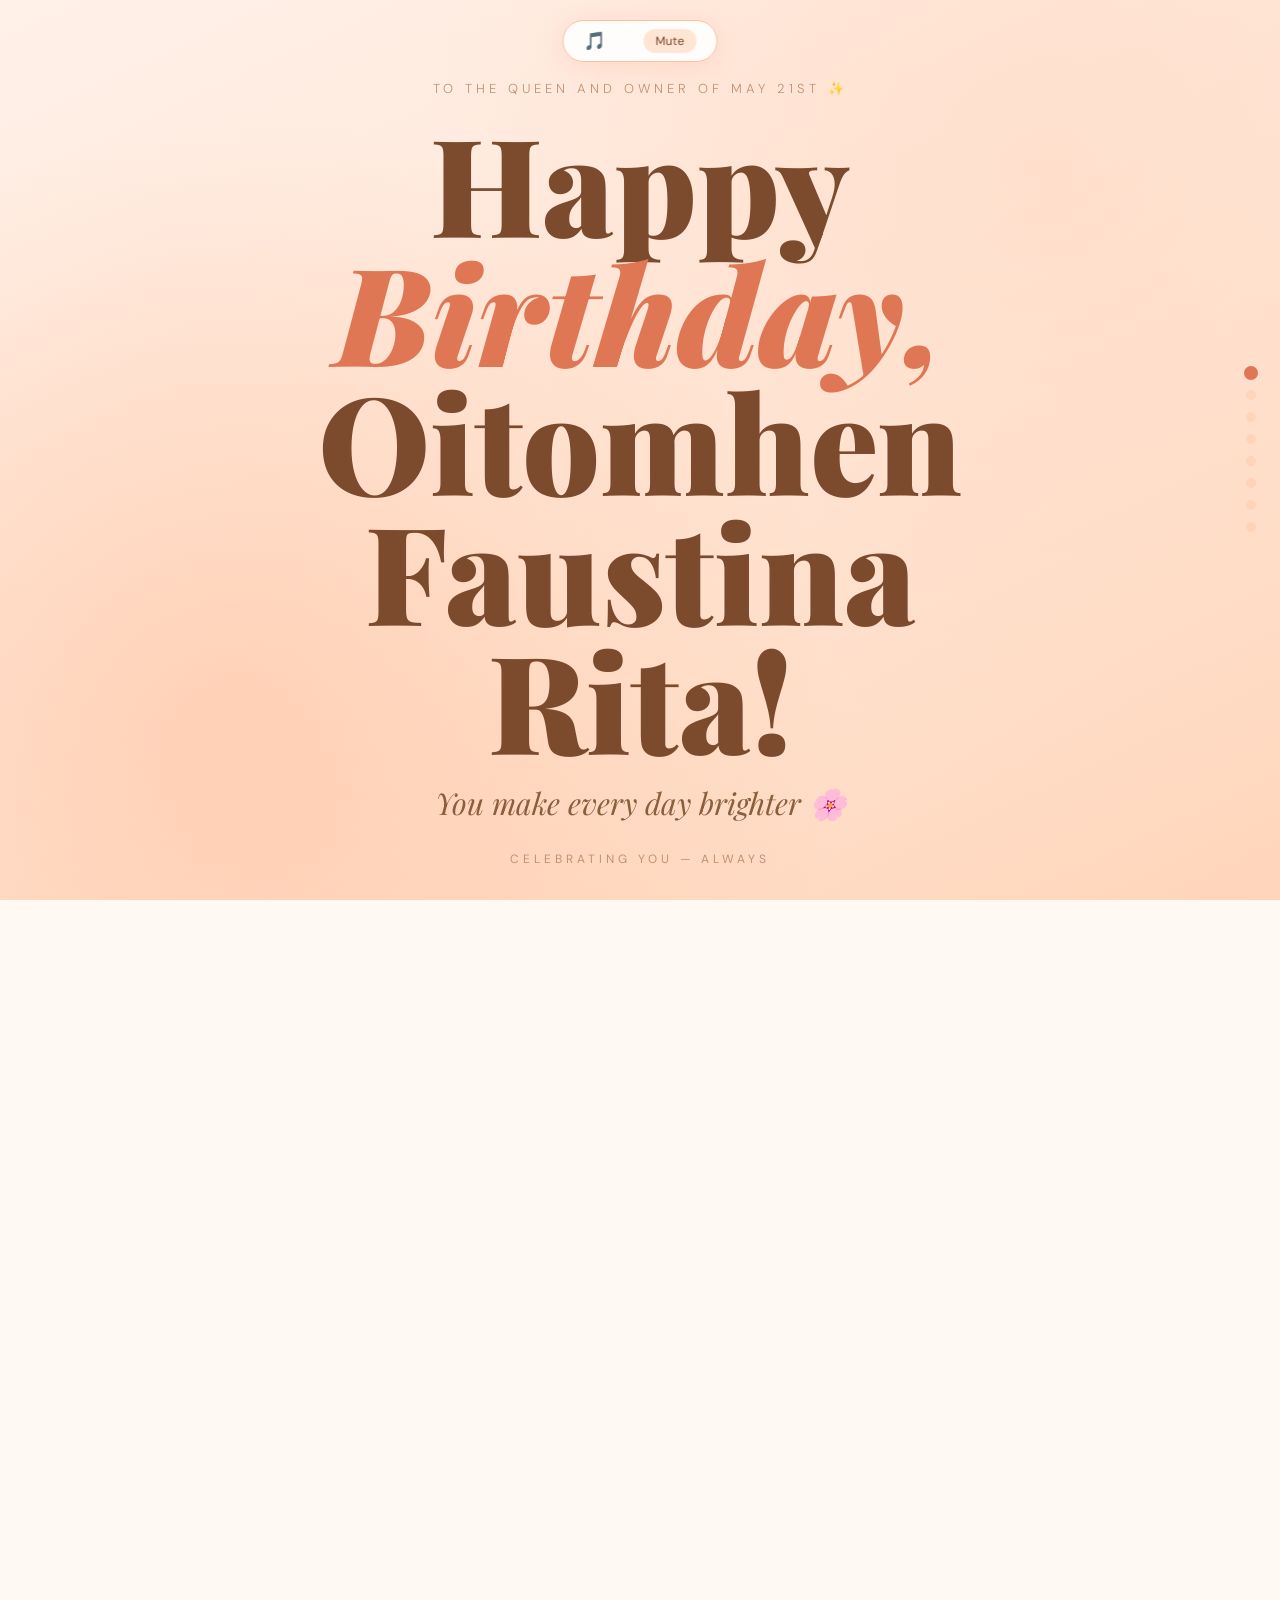
==== commit 25f83964: "fixed text" ====
--- a/birthday.html
+++ b/birthday.html
@@ -216,8 +216,8 @@
   <p  class="section-sub   anim" style="--delay:0.22s">wishes from your people</p>
   <div class="wishes-grid">
     <div class="wish-card anim" style="--delay:0.2s">
-      <div class="wish-avatar">M&D</div><div class="wish-name">Mum & Dad</div>
-      <div class="wish-text">Our dearest daughter, Faustina, you are our pride and we are so blessed to have you as our child. Blessing, just as your name implies, you are a blessing to our family and to everyone who is close to you. This is just the beginning of a milestone, your last phase of teen age, more great future awaits you.We wish you everything beautiful and precious life has to offer, keep making us proud, keep being yourself and keep impacting lives, the sky is your starting point, we are super proud of you our Angel. Keep winning. <br>We love you very much. <br>Your dad and mum❤️❤️❤️</div>
+      <div class="wish-avatar">D&M</div><div class="wish-name">Dad & Mum</div>
+      <div class="wish-text">Our dearest daughter, Faustina, you are our pride and we are so blessed to have you as our child. Blessing, just as your name implies, you are a blessing to our family and to everyone who is close to you. This is just the beginning of a milestone, your last phase of teen age, more great future awaits you.We wish you everything beautiful and precious life has to offer, keep making us proud, keep being yourself and keep impacting lives, the sky is your starting point, we are super proud of you our Angel. Keep winning. <br>We love you very much. <br>Dad and Mum❤️❤️❤️</div>
     </div>
 
     <div class="wish-card anim" style="--delay:0.6s">
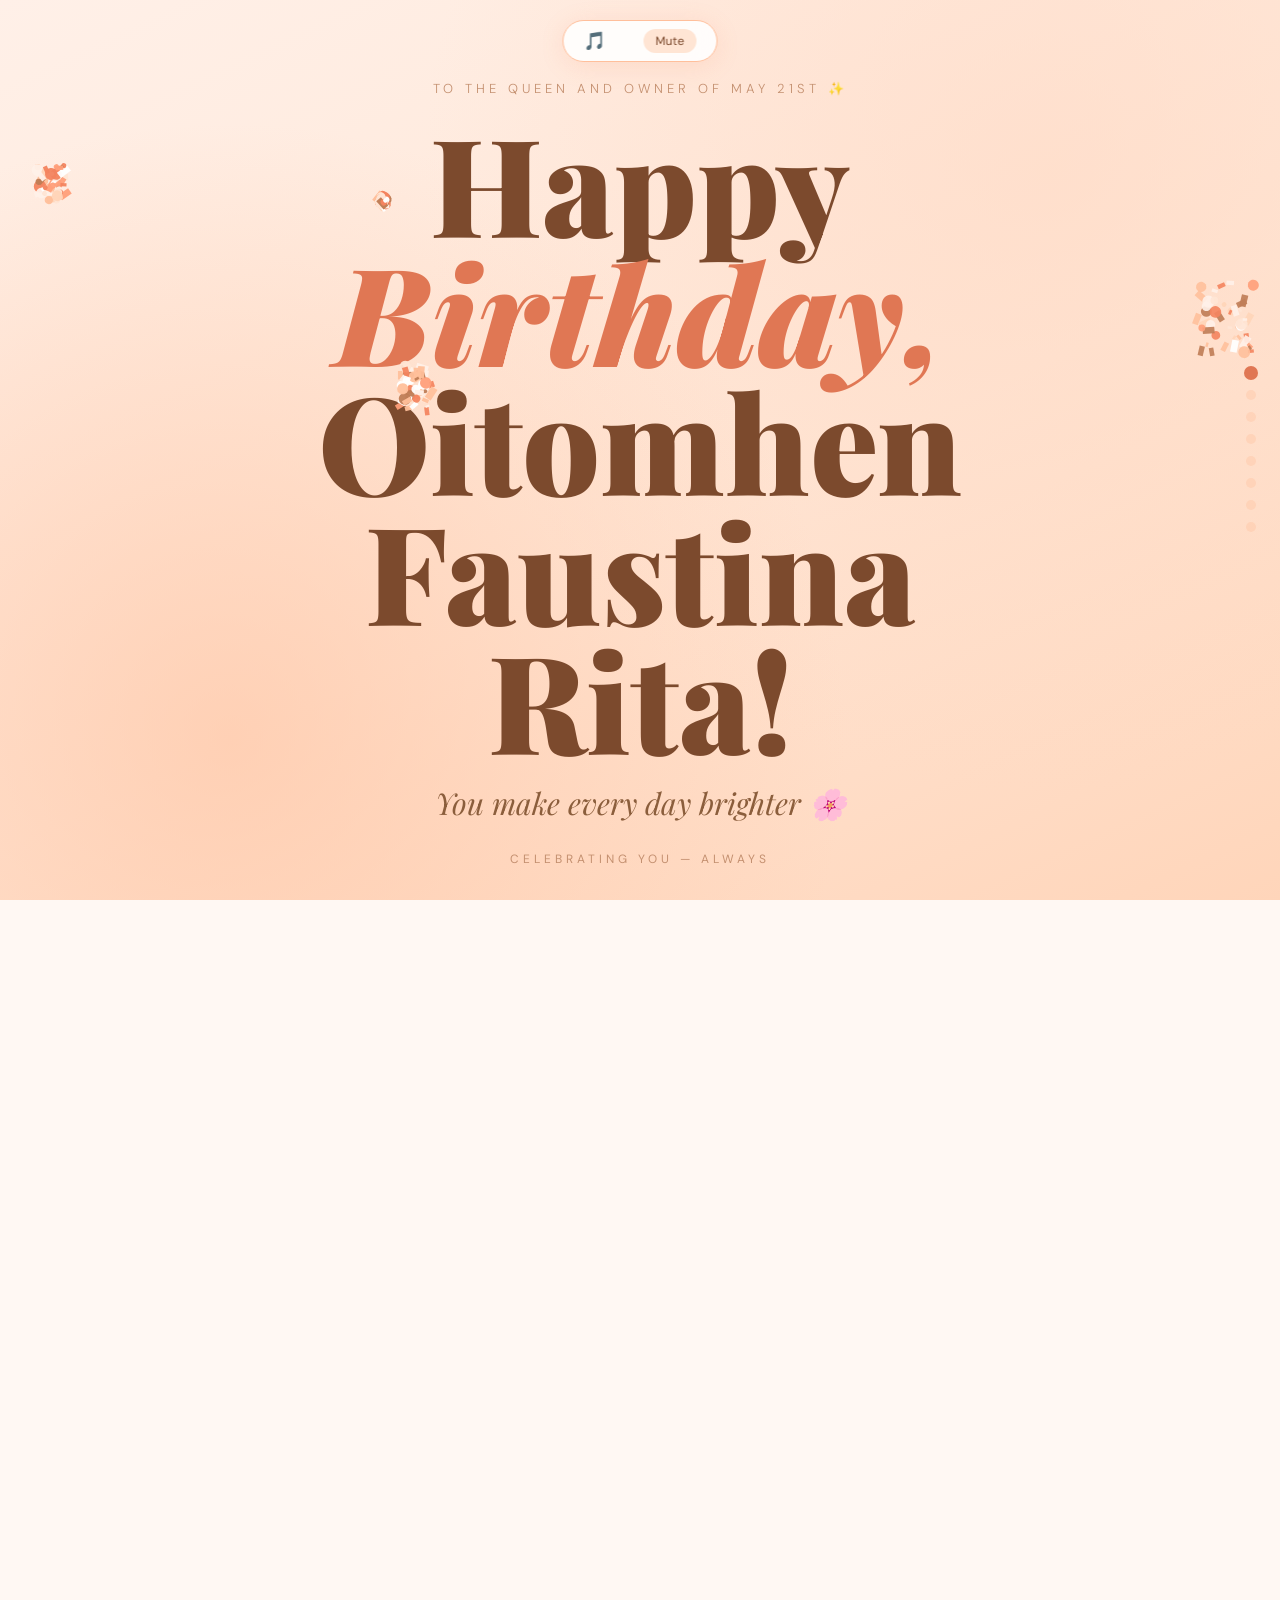
==== commit df4cb99c: "added wishes and photos and added a minor fix to  styles also" ====
--- a/birthday.html
+++ b/birthday.html
@@ -93,8 +93,8 @@
       <div class="gallery-caption">Caption goes here</div>
     </div>
     <div class="gallery-item anim" style="--delay:0.5s">
-      <div class="gallery-ph"><span>☕</span><p>Moments</p></div>
-      <div class="gallery-caption">Caption goes here</div>
+      <img src="./images/faustinaMoments.jpg" alt="A collection of Faustina's firsts. ">
+      <div class="gallery-caption">'A Collection of Firsts' - First time sitting up for a photo, First time in Uniben, First time in Uniben as a student, First birthday in Uniben, Matriculation day and First campaign flyer.</div>
     </div>
     <div class="gallery-item anim" style="--delay:0.6s">
       <div class="gallery-ph"><span>🌸</span><p>Adventures</p></div>
--- a/style.css
+++ b/style.css
@@ -544,11 +544,13 @@
   bottom: 0;
   left: 0;
   right: 0;
-  background: linear-gradient(transparent, rgba(124, 74, 45, 0.6));
+  background: linear-gradient(transparent, rgba(0, 0, 0, 0.92));
   padding: 24px 12px 12px;
-  color: white;
+  color: #ff9d70;
+  text-shadow: 0px 0px 8px rgba(0, 0, 0, 1), 1px 1px 3px rgba(0, 0, 0, 1);
   font-size: 13px;
   font-style: italic;
+  font-weight: 700;
   opacity: 0;
   transition: opacity .3s;
 }
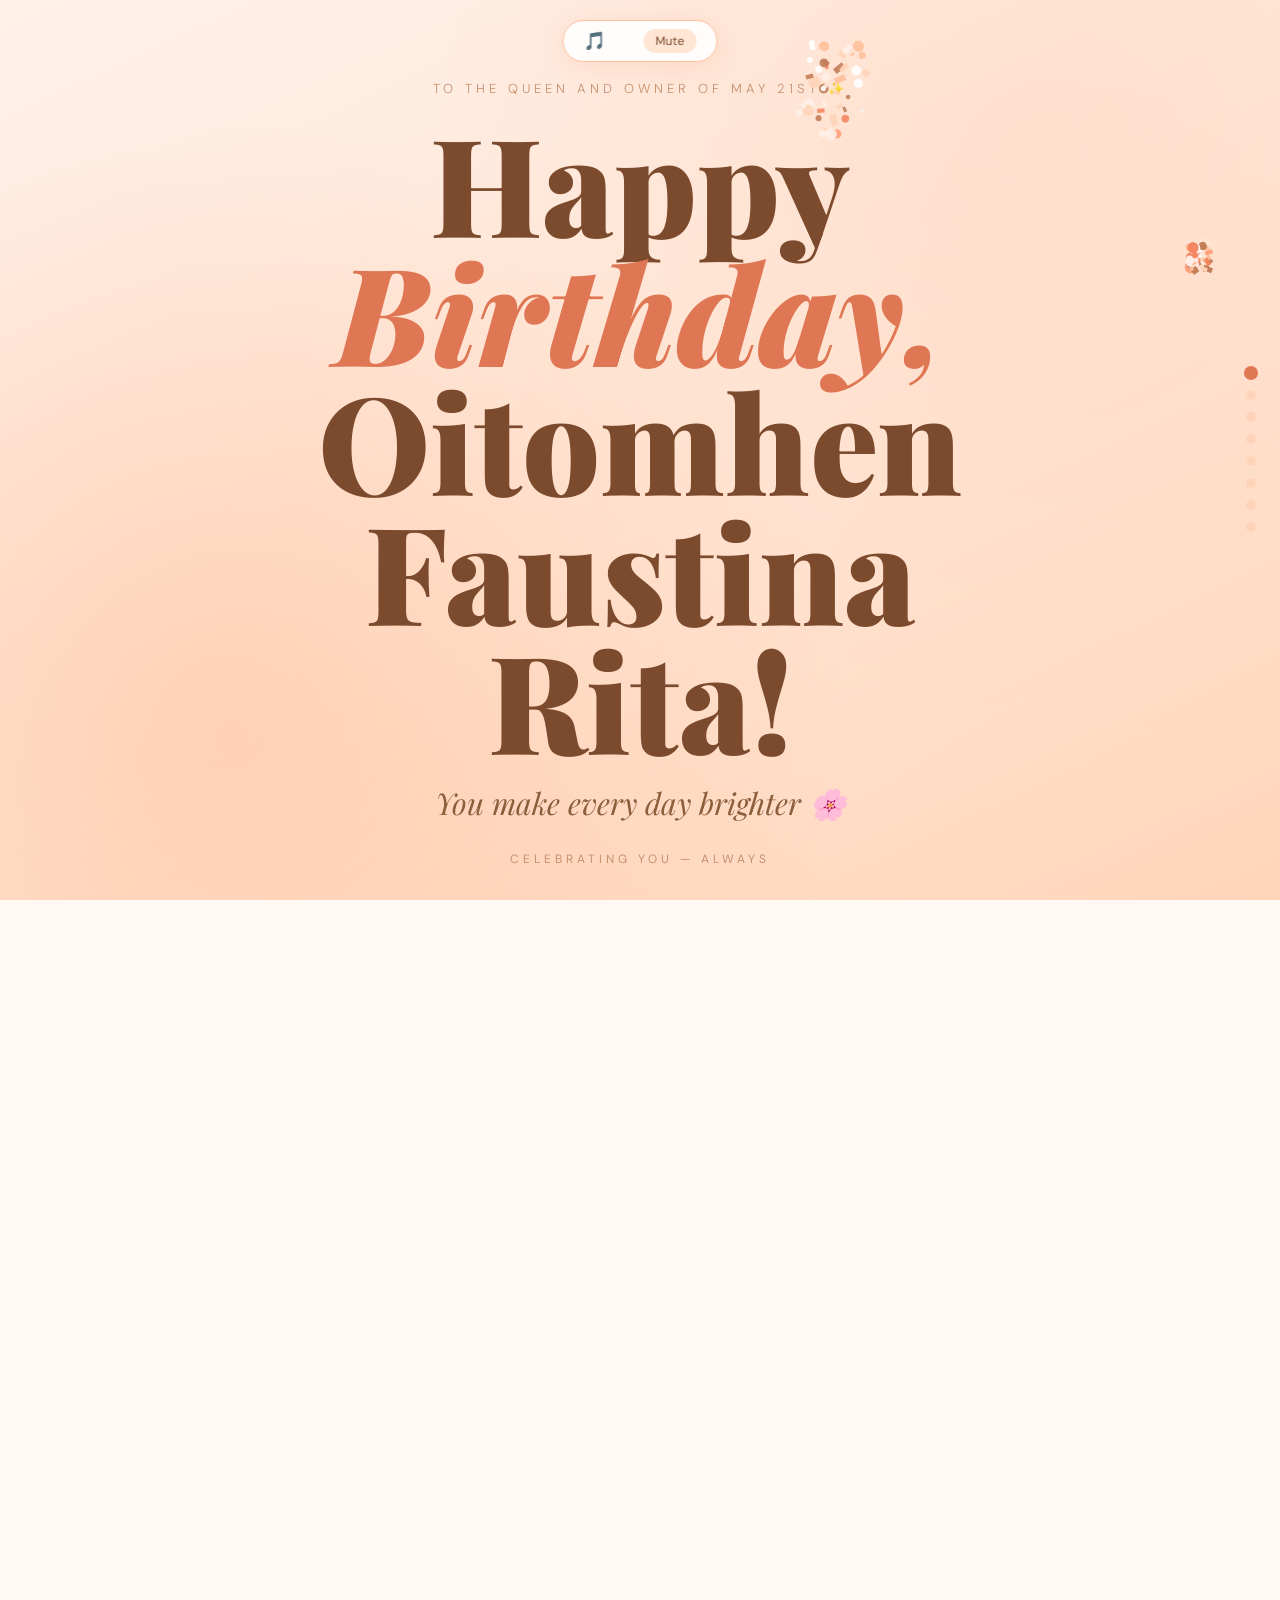
==== commit dcc522ca: "added wishes" ====
--- a/birthday.html
+++ b/birthday.html
@@ -226,8 +226,8 @@
     </div>
 
     <div class="wish-card anim" style="--delay:0.3s">
-      <div class="wish-avatar">M</div><div class="wish-name">Mary</div>
-      <div class="wish-text">Lorem ipsum dolor sit amet consectetur, adipisicing elit. Laudantium, laboriosam molestiae qui aliquid quos sequi est iusto odio, at ipsa inventore aperiam aspernatur nam doloribus delectus, quibusdam perspiciatis tempora voluptates!</div>
+      <div class="wish-avatar">CM</div><div class="wish-name">Carmelita-Mary</div>
+      <div class="wish-text">Happy Birthday, Fausty🥳🥳🥳🥳🥳🥳🥳🥳🥳🥳🥳🥹🥹🥹❤️❤️❤️‍🔥<br>Knowing you since childhood and watching you grow into the amazing person you are today has been truly inspiring. Over the years, you have continued to prove yourself as a hardworking, determined, and purpose-driven woman whose passion for excellence speaks through every achievement and milestone you attain.<br>Beyond all your accomplishments, one of the most beautiful things about you is your ability to motivate and inspire others. You have a way of leaving impact wherever you go, and that is something truly special.<br>As you celebrate this new chapter of your life, may greater opportunities, success, happiness, peace, and fulfillment never depart from you. May all your efforts continue to yield beautiful results, and may your dreams and aspirations become realities beyond your expectations.<br>Keep shining, keep growing, and keep inspiring the world with your passion and determination. There is still so much greatness ahead of you. Wishing you a truly beautiful and memorable celebration filled with joy, laughter, and love.<br>Love from,<br>Carmy🥹❤️</div>
     </div>
 
     <div class="wish-card anim" style="--delay:0.4s">
